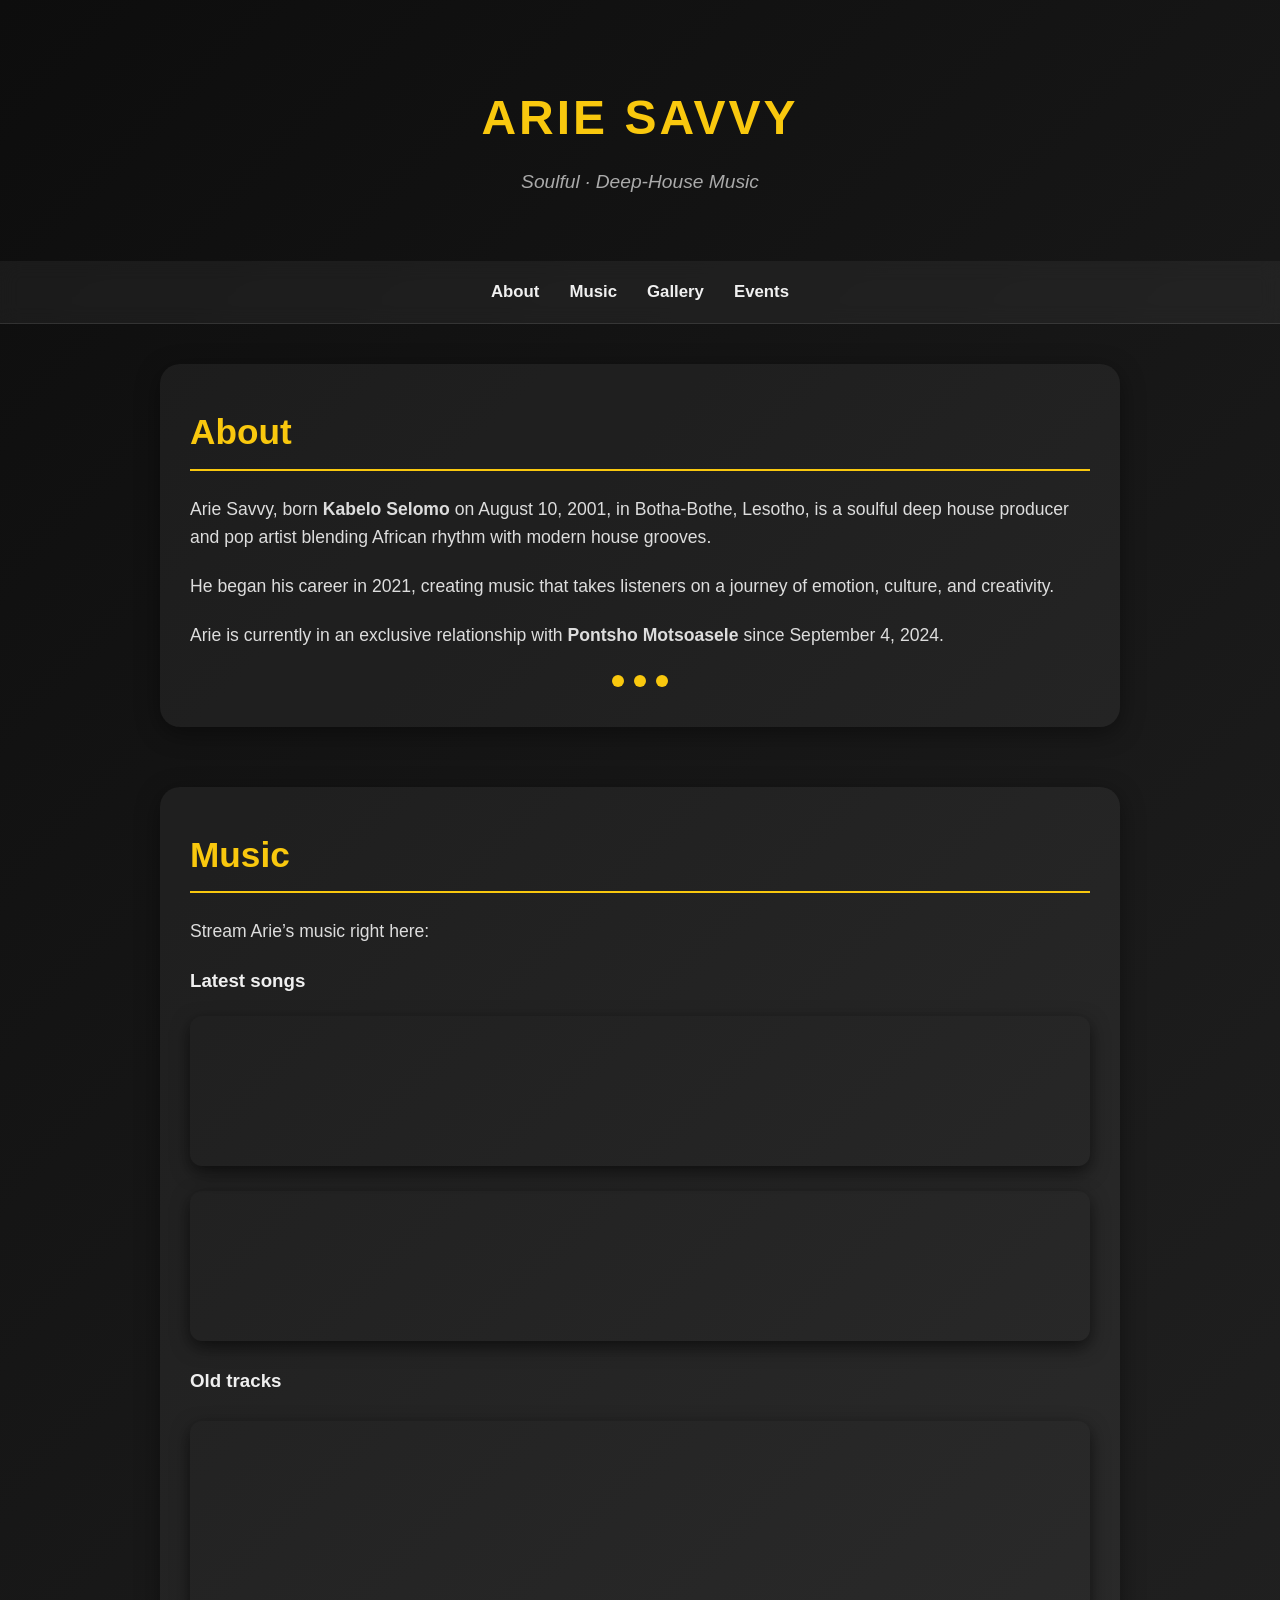
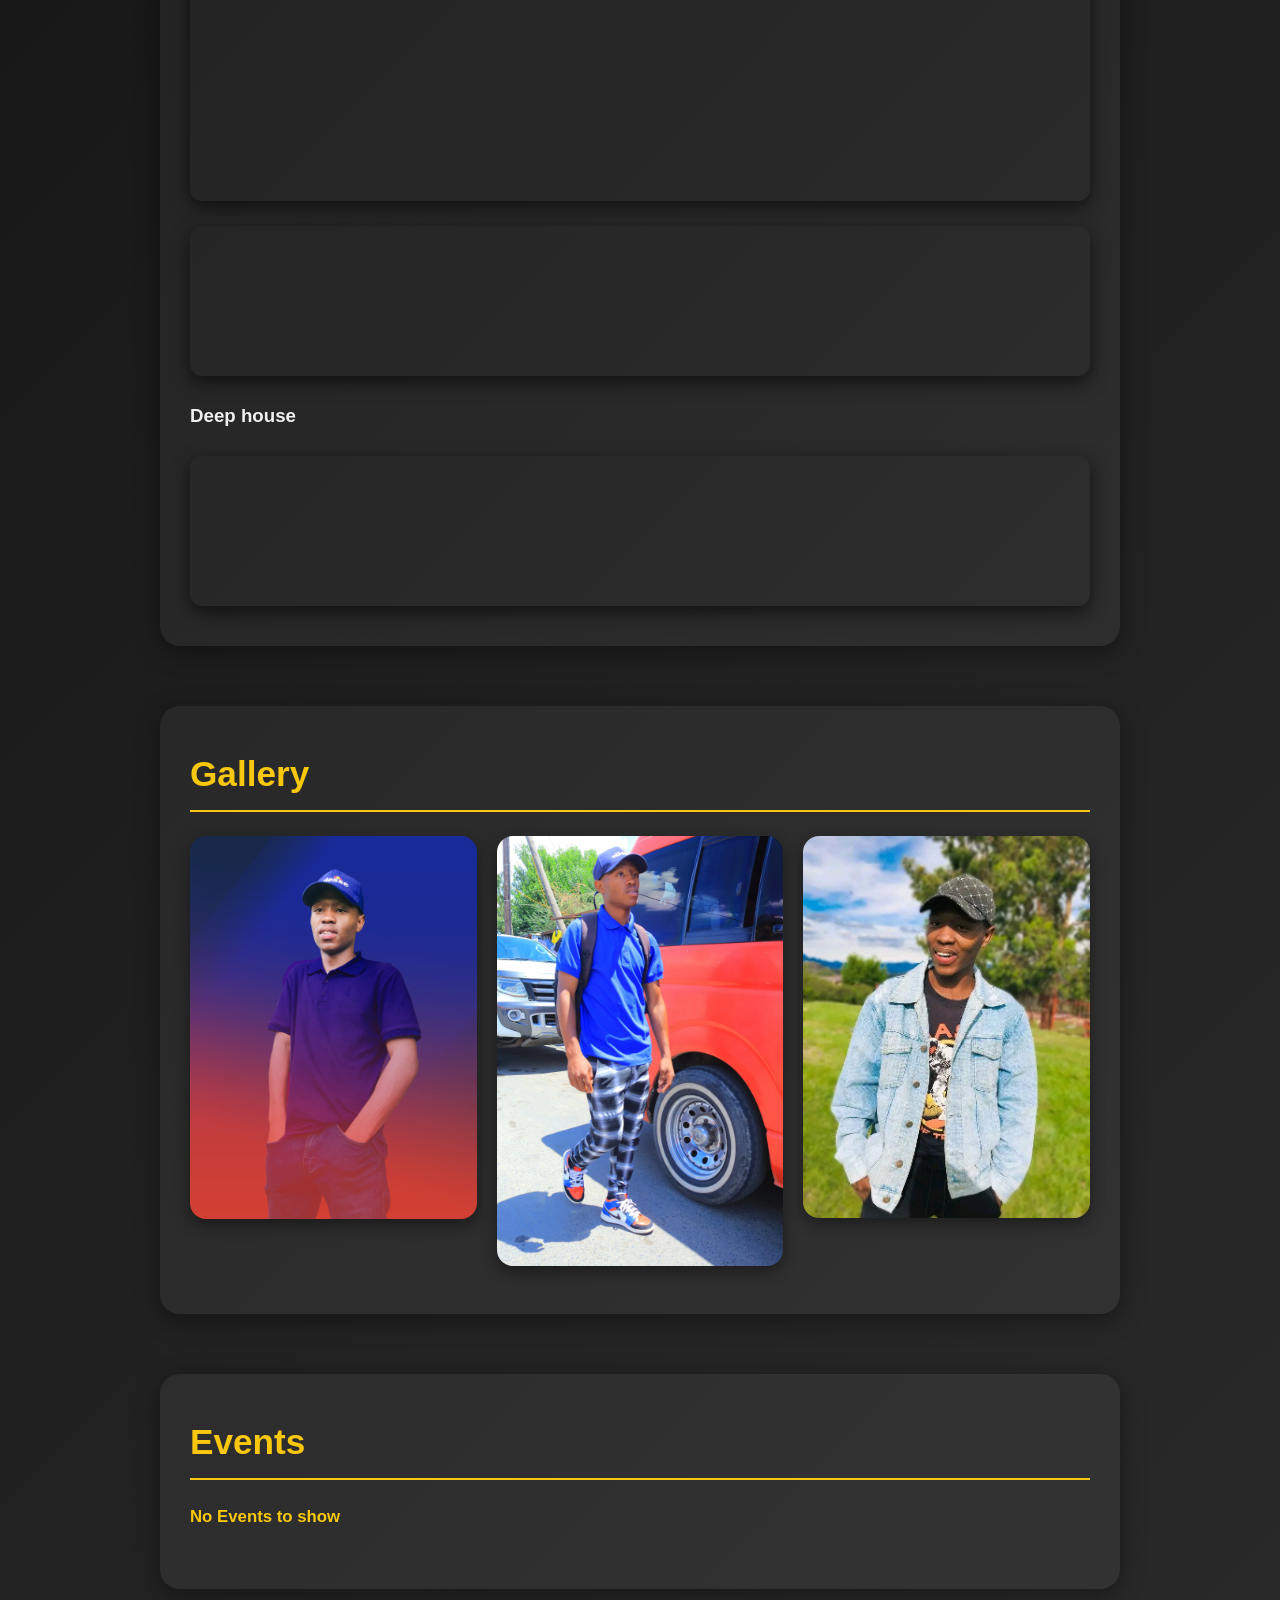
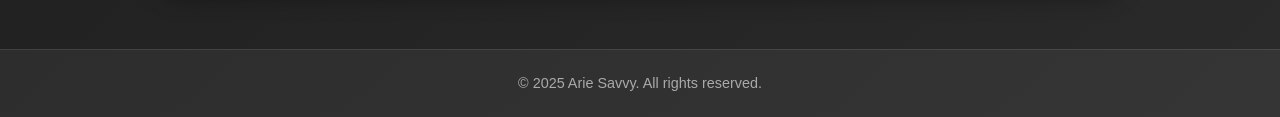
==== index.html @ f433ae9e "Add files via upload" ====
<!DOCTYPE html>
<html lang="en">
<head>
  <meta charset="UTF-8" />
  <meta name="viewport" content="width=device-width, initial-scale=1" />
  <title>Arie Savvy - Soulful House Music</title>
  <link rel="stylesheet" href="https://cdnjs.cloudflare.com/ajax/libs/font-awesome/6.5.0/css/all.min.css" />
  <style>
    /* Reset & base */
    * { box-sizing: border-box; margin: 0; padding: 0; }
    body {
      font-family: 'Poppins', sans-serif;
      background: linear-gradient(135deg, #0d0d0d, #1c1c1c, #2a2a2a);
      color: #f0f0f0;
      line-height: 1.6;
      overflow-x: hidden;
    }
    a { text-decoration: none; color: inherit; }
    a:focus, a:hover { outline: none; }

    /* Header */
    header {
      text-align: center;
      padding: 80px 20px 40px;
      animation: fadeInDown 1s ease forwards;
    }
    header h1 {
      font-size: 3rem;
      margin: 0;
      color: #f9c80e;
      font-weight: 800;
      letter-spacing: 3px;
      text-transform: uppercase;
    }
    header p {
      margin-top: 10px;
      font-size: 1.2rem;
      color: #aaa;
      font-style: italic;
    }

    /* Navigation */
    nav {
      display: flex;
      justify-content: center;
      background: rgba(255, 255, 255, 0.05);
      padding: 12px 20px;
      position: sticky;
      top: 0;
      backdrop-filter: blur(10px);
      z-index: 1000;
      border-bottom: 1px solid rgba(255,255,255,0.1);
    }
    nav a {
      margin: 0 15px;
      font-weight: 600;
      font-size: 1.05rem;
      color: #f0f0f0;
      transition: color 0.3s ease;
      position: relative;
      padding: 6px 0;
    }
    nav a::after {
      content: '';
      position: absolute;
      bottom: -4px;
      left: 0;
      width: 0%;
      height: 2px;
      background: #f9c80e;
      transition: width 0.3s ease;
    }
    nav a:hover::after, nav a:focus::after { width: 100%; }
    nav a:hover, nav a:focus { color: #f9c80e; }

    /* Section */
    section {
      max-width: 960px;
      background: rgba(255, 255, 255, 0.05);
      margin: 40px auto 60px;
      padding: 40px 30px;
      border-radius: 20px;
      box-shadow: 0 6px 25px rgba(0, 0, 0, 0.4);
      animation: fadeInUp 1.2s ease forwards;
    }
    h2 {
      font-size: 2.2rem;
      margin-bottom: 24px;
      color: #f9c80e;
      border-bottom: 2px solid #f9c80e;
      padding-bottom: 8px;
      font-weight: 700;
    }
    p { font-size: 1.1rem; margin-bottom: 1.2em; color: #ddd; }

    /* Dot animation */
    .dot-animation { display: flex; justify-content: center; margin-top: 25px; }
    .dot {
      width: 12px; height: 12px;
      border-radius: 50%;
      background-color: #f9c80e;
      margin: 0 5px;
      animation: blink 1.5s infinite alternate;
    }
    .dot:nth-child(2) { animation-delay: 0.3s; }
    .dot:nth-child(3) { animation-delay: 0.6s; }

    /* Music Section */
    .music-players {
      display: grid;
      gap: 25px;
      margin-top: 20px;
    }
    .music-players iframe {
      width: 100%;
      border: none;
      border-radius: 12px;
      box-shadow: 0 6px 18px rgba(0,0,0,0.6);
    }

    /* Gallery */
    .gallery {
      display: grid;
      grid-template-columns: repeat(auto-fit, minmax(220px, 1fr));
      gap: 20px;
    }
    .gallery img {
      width: 100%;
      border-radius: 16px;
      object-fit: cover;
      box-shadow: 0 6px 15px rgba(0,0,0,0.4);
      transition: transform 0.3s ease;
    }
    .gallery a:hover img {
      transform: scale(1.05);
      box-shadow: 0 8px 25px rgba(249, 200, 14, 0.6);
    }

    /* Events */
    .events p { font-size: 1.05rem; margin-bottom: 18px; font-weight: 600; color: #ccc; }
    .events p strong { color: #f9c80e; }

    /* Footer */
    footer {
      background: rgba(255, 255, 255, 0.05);
      text-align: center;
      padding: 22px 20px;
      font-size: 0.9rem;
      color: #aaa;
      border-top: 1px solid rgba(255,255,255,0.1);
    }

    /* Animations */
    @keyframes fadeInDown { from { transform: translateY(-20px); opacity: 0; } to { transform: translateY(0); opacity: 1; } }
    @keyframes fadeInUp { from { transform: translateY(20px); opacity: 0; } to { transform: translateY(0); opacity: 1; } }
    @keyframes blink { 0% { opacity: 0.2; transform: scale(0.9); } 100% { opacity: 1; transform: scale(1.2); } }

    /* Responsive */
    @media (max-width: 600px) {
      header h1 { font-size: 2.2rem; }
      nav a { margin: 0 10px; font-size: 0.95rem; }
      section { padding: 25px 18px; margin: 25px 15px 40px; }
      h2 { font-size: 1.6rem; }
      .music-players iframe { height: 180px; }
      .gallery { grid-template-columns: repeat(auto-fit, minmax(140px, 1fr)); gap: 15px; }
    }
  </style>
</head>
<body>
  <header>
    <h1>Arie Savvy</h1>
    <p>Soulful · Deep-House Music</p>
  </header>

  <nav>
    <a href="#about">About</a>
    <a href="#music">Music</a>
    <a href="#gallery">Gallery</a>
    <a href="#events">Events</a>
  </nav>

  <main>
    <section id="about">
      <h2>About</h2>
      <p>Arie Savvy, born <strong>Kabelo Selomo</strong> on August 10, 2001, in Botha-Bothe, Lesotho, is a soulful deep house producer and pop artist blending African rhythm with modern house grooves.</p>
      <p>He began his career in 2021, creating music that takes listeners on a journey of emotion, culture, and creativity.</p>
      <p>Arie is currently in an exclusive relationship with <strong>Pontsho Motsoasele</strong> since September 4, 2024.</p>
      <div class="dot-animation" aria-hidden="true">
        <div class="dot"></div><div class="dot"></div><div class="dot"></div>
      </div>
    </section>

    <section id="music">
      <h2>Music</h2>
      <p>Stream Arie’s music right here:</p>
      <h3>Latest songs</h3>
      <div class="music-players">
         <iframe src="https://www.youtube.com/embed/-EcJzt1wQSg?si=DJTwWi9cKJQt3OAS" allowfullscreen></iframe>

           <iframe src="https://www.youtube.com/embed/grlvkV7jiXw?si=soKPJ2ftCloMLApo" allowfullscreen></iframe>
        <h3>Old tracks</h3>
        <!-- Spotify Embed -->
        <iframe style="border-radius:12px" src="https://open.spotify.com/embed/artist/4mHcIfjakxm4IOcK2gTPVJ?utm_source=generator" height="380" allow="autoplay; clipboard-write; encrypted-media; fullscreen; picture-in-picture" loading="lazy"></iframe>

        <!-- SoundCloud Embed -->
            <iframe scrolling="no" frameborder="no" allow="autoplay" 
             src="https://w.soundcloud.com/player/?url=https%3A//soundcloud.com/user-277315240-140049075/my-girl-mp3%3Fsi%3D11f9feae8ffb41aa9ea60459e94aa696&utm_source=clipboard&utm_medium=text&utm_campaign=social_sharing&color=%23ff4081&auto_play=false&hide_related=false&show_comments=true&show_user=true&show_reposts=false&show_teaser=true">
          </iframe>
        <!-- YouTube Embed -->
           <h3>Deep house</h3>
         <iframe src="https://www.youtube.com/embed/O6sSZP5ubNE?si=kmbJLpdSl6lKLgsq" allowfullscreen></iframe>
      </div>
    </section>

    <section id="gallery">
      <h2>Gallery</h2>
      <div class="gallery">
        <a href="picture3.webp" target="_blank">
          <img src="picture5.jpg" alt="Studio Session" />
        </a>
        <a href="picture3.webp" target="_blank">
          <img src="picture3.webp" alt="Live Performance" loading="lazy" />
        </a>
        <a href="picture4.jpg" target="_blank">
          <img src="picture4.jpg" alt="Behind the Scenes" loading="lazy" />
        </a>
      </div>
    </section>

    <section id="events">
      <h2>Events</h2>
      <div class="events">
        <p><strong>No Events to show</strong></p>
      </div>
    </section>
  </main>

  <footer>
    &copy; 2025 Arie Savvy. All rights reserved.
  </footer>
</body>
</html>
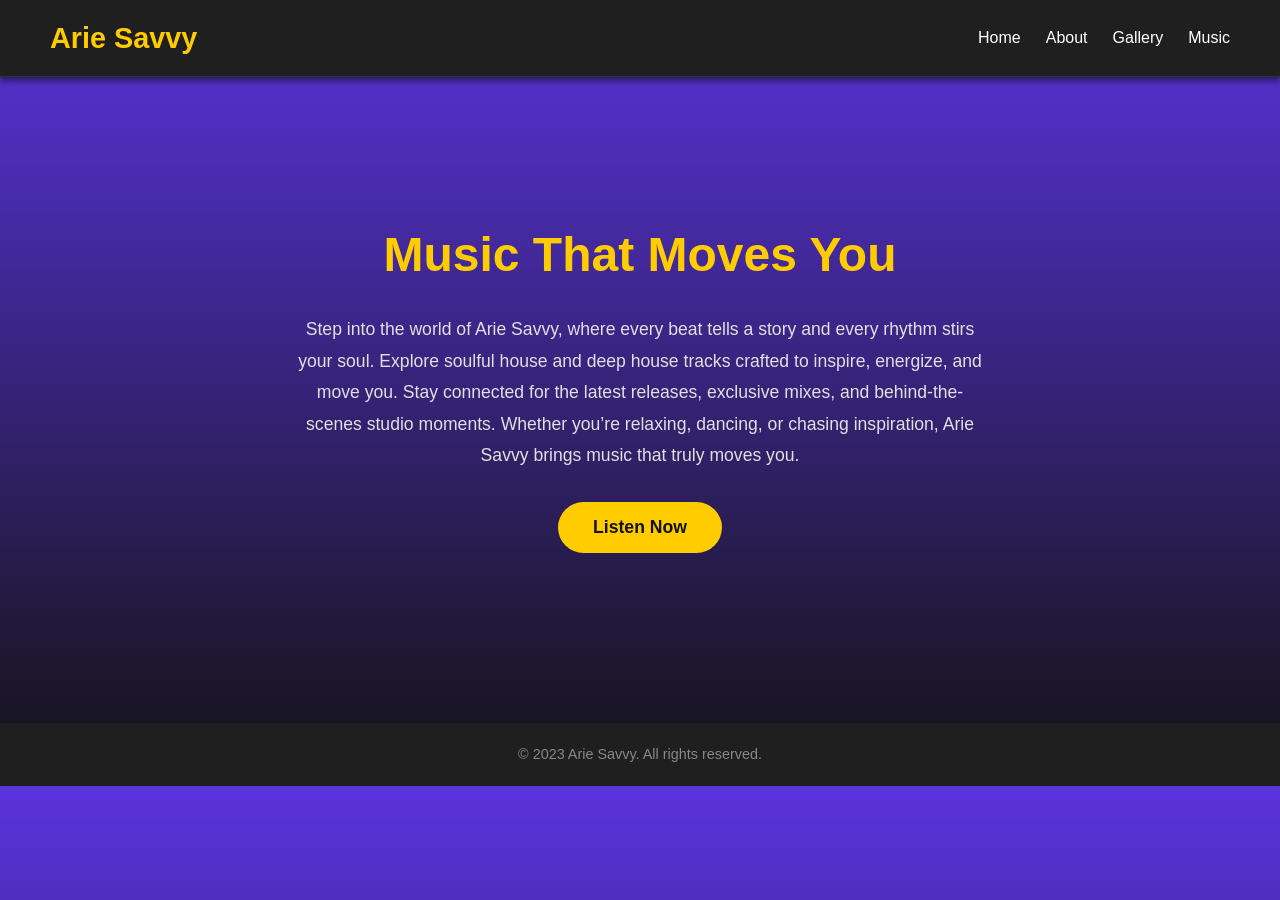
==== commit 9d45c561: "Add files via upload" ====
--- a/index.html
+++ b/index.html
@@ -1,244 +1,47 @@
-<!DOCTYPE html>
-<html lang="en">
-<head>
-  <meta charset="UTF-8" />
-  <meta name="viewport" content="width=device-width, initial-scale=1" />
-  <title>Arie Savvy - Soulful House Music</title>
-  <link rel="stylesheet" href="https://cdnjs.cloudflare.com/ajax/libs/font-awesome/6.5.0/css/all.min.css" />
-  <style>
-    /* Reset & base */
-    * { box-sizing: border-box; margin: 0; padding: 0; }
-    body {
-      font-family: 'Poppins', sans-serif;
-      background: linear-gradient(135deg, #0d0d0d, #1c1c1c, #2a2a2a);
-      color: #f0f0f0;
-      line-height: 1.6;
-      overflow-x: hidden;
-    }
-    a { text-decoration: none; color: inherit; }
-    a:focus, a:hover { outline: none; }
-
-    /* Header */
-    header {
-      text-align: center;
-      padding: 80px 20px 40px;
-      animation: fadeInDown 1s ease forwards;
-    }
-    header h1 {
-      font-size: 3rem;
-      margin: 0;
-      color: #f9c80e;
-      font-weight: 800;
-      letter-spacing: 3px;
-      text-transform: uppercase;
-    }
-    header p {
-      margin-top: 10px;
-      font-size: 1.2rem;
-      color: #aaa;
-      font-style: italic;
-    }
-
-    /* Navigation */
-    nav {
-      display: flex;
-      justify-content: center;
-      background: rgba(255, 255, 255, 0.05);
-      padding: 12px 20px;
-      position: sticky;
-      top: 0;
-      backdrop-filter: blur(10px);
-      z-index: 1000;
-      border-bottom: 1px solid rgba(255,255,255,0.1);
-    }
-    nav a {
-      margin: 0 15px;
-      font-weight: 600;
-      font-size: 1.05rem;
-      color: #f0f0f0;
-      transition: color 0.3s ease;
-      position: relative;
-      padding: 6px 0;
-    }
-    nav a::after {
-      content: '';
-      position: absolute;
-      bottom: -4px;
-      left: 0;
-      width: 0%;
-      height: 2px;
-      background: #f9c80e;
-      transition: width 0.3s ease;
-    }
-    nav a:hover::after, nav a:focus::after { width: 100%; }
-    nav a:hover, nav a:focus { color: #f9c80e; }
-
-    /* Section */
-    section {
-      max-width: 960px;
-      background: rgba(255, 255, 255, 0.05);
-      margin: 40px auto 60px;
-      padding: 40px 30px;
-      border-radius: 20px;
-      box-shadow: 0 6px 25px rgba(0, 0, 0, 0.4);
-      animation: fadeInUp 1.2s ease forwards;
-    }
-    h2 {
-      font-size: 2.2rem;
-      margin-bottom: 24px;
-      color: #f9c80e;
-      border-bottom: 2px solid #f9c80e;
-      padding-bottom: 8px;
-      font-weight: 700;
-    }
-    p { font-size: 1.1rem; margin-bottom: 1.2em; color: #ddd; }
-
-    /* Dot animation */
-    .dot-animation { display: flex; justify-content: center; margin-top: 25px; }
-    .dot {
-      width: 12px; height: 12px;
-      border-radius: 50%;
-      background-color: #f9c80e;
-      margin: 0 5px;
-      animation: blink 1.5s infinite alternate;
-    }
-    .dot:nth-child(2) { animation-delay: 0.3s; }
-    .dot:nth-child(3) { animation-delay: 0.6s; }
-
-    /* Music Section */
-    .music-players {
-      display: grid;
-      gap: 25px;
-      margin-top: 20px;
-    }
-    .music-players iframe {
-      width: 100%;
-      border: none;
-      border-radius: 12px;
-      box-shadow: 0 6px 18px rgba(0,0,0,0.6);
-    }
-
-    /* Gallery */
-    .gallery {
-      display: grid;
-      grid-template-columns: repeat(auto-fit, minmax(220px, 1fr));
-      gap: 20px;
-    }
-    .gallery img {
-      width: 100%;
-      border-radius: 16px;
-      object-fit: cover;
-      box-shadow: 0 6px 15px rgba(0,0,0,0.4);
-      transition: transform 0.3s ease;
-    }
-    .gallery a:hover img {
-      transform: scale(1.05);
-      box-shadow: 0 8px 25px rgba(249, 200, 14, 0.6);
-    }
-
-    /* Events */
-    .events p { font-size: 1.05rem; margin-bottom: 18px; font-weight: 600; color: #ccc; }
-    .events p strong { color: #f9c80e; }
-
-    /* Footer */
-    footer {
-      background: rgba(255, 255, 255, 0.05);
-      text-align: center;
-      padding: 22px 20px;
-      font-size: 0.9rem;
-      color: #aaa;
-      border-top: 1px solid rgba(255,255,255,0.1);
-    }
-
-    /* Animations */
-    @keyframes fadeInDown { from { transform: translateY(-20px); opacity: 0; } to { transform: translateY(0); opacity: 1; } }
-    @keyframes fadeInUp { from { transform: translateY(20px); opacity: 0; } to { transform: translateY(0); opacity: 1; } }
-    @keyframes blink { 0% { opacity: 0.2; transform: scale(0.9); } 100% { opacity: 1; transform: scale(1.2); } }
-
-    /* Responsive */
-    @media (max-width: 600px) {
-      header h1 { font-size: 2.2rem; }
-      nav a { margin: 0 10px; font-size: 0.95rem; }
-      section { padding: 25px 18px; margin: 25px 15px 40px; }
-      h2 { font-size: 1.6rem; }
-      .music-players iframe { height: 180px; }
-      .gallery { grid-template-columns: repeat(auto-fit, minmax(140px, 1fr)); gap: 15px; }
-    }
-  </style>
-</head>
-<body>
-  <header>
-    <h1>Arie Savvy</h1>
-    <p>Soulful · Deep-House Music</p>
-  </header>
-
-  <nav>
-    <a href="#about">About</a>
-    <a href="#music">Music</a>
-    <a href="#gallery">Gallery</a>
-    <a href="#events">Events</a>
-  </nav>
-
-  <main>
-    <section id="about">
-      <h2>About</h2>
-      <p>Arie Savvy, born <strong>Kabelo Selomo</strong> on August 10, 2001, in Botha-Bothe, Lesotho, is a soulful deep house producer and pop artist blending African rhythm with modern house grooves.</p>
-      <p>He began his career in 2021, creating music that takes listeners on a journey of emotion, culture, and creativity.</p>
-      <p>Arie is currently in an exclusive relationship with <strong>Pontsho Motsoasele</strong> since September 4, 2024.</p>
-      <div class="dot-animation" aria-hidden="true">
-        <div class="dot"></div><div class="dot"></div><div class="dot"></div>
-      </div>
-    </section>
-
-    <section id="music">
-      <h2>Music</h2>
-      <p>Stream Arie’s music right here:</p>
-      <h3>Latest songs</h3>
-      <div class="music-players">
-         <iframe src="https://www.youtube.com/embed/-EcJzt1wQSg?si=DJTwWi9cKJQt3OAS" allowfullscreen></iframe>
-
-           <iframe src="https://www.youtube.com/embed/grlvkV7jiXw?si=soKPJ2ftCloMLApo" allowfullscreen></iframe>
-        <h3>Old tracks</h3>
-        <!-- Spotify Embed -->
-        <iframe style="border-radius:12px" src="https://open.spotify.com/embed/artist/4mHcIfjakxm4IOcK2gTPVJ?utm_source=generator" height="380" allow="autoplay; clipboard-write; encrypted-media; fullscreen; picture-in-picture" loading="lazy"></iframe>
-
-        <!-- SoundCloud Embed -->
-            <iframe scrolling="no" frameborder="no" allow="autoplay" 
-             src="https://w.soundcloud.com/player/?url=https%3A//soundcloud.com/user-277315240-140049075/my-girl-mp3%3Fsi%3D11f9feae8ffb41aa9ea60459e94aa696&utm_source=clipboard&utm_medium=text&utm_campaign=social_sharing&color=%23ff4081&auto_play=false&hide_related=false&show_comments=true&show_user=true&show_reposts=false&show_teaser=true">
-          </iframe>
-        <!-- YouTube Embed -->
-           <h3>Deep house</h3>
-         <iframe src="https://www.youtube.com/embed/O6sSZP5ubNE?si=kmbJLpdSl6lKLgsq" allowfullscreen></iframe>
-      </div>
-    </section>
-
-    <section id="gallery">
-      <h2>Gallery</h2>
-      <div class="gallery">
-        <a href="picture3.webp" target="_blank">
-          <img src="picture5.jpg" alt="Studio Session" />
-        </a>
-        <a href="picture3.webp" target="_blank">
-          <img src="picture3.webp" alt="Live Performance" loading="lazy" />
-        </a>
-        <a href="picture4.jpg" target="_blank">
-          <img src="picture4.jpg" alt="Behind the Scenes" loading="lazy" />
-        </a>
-      </div>
-    </section>
-
-    <section id="events">
-      <h2>Events</h2>
-      <div class="events">
-        <p><strong>No Events to show</strong></p>
-      </div>
-    </section>
-  </main>
-
-  <footer>
-    &copy; 2025 Arie Savvy. All rights reserved.
-  </footer>
-</body>
-</html>
-
-
+<!DOCTYPE html>
+<html>
+<head>
+    <title>Home page</title>
+    <link rel="stylesheet" type="text/css" href="style.css">
+</head>
+<body>
+    <section class="header">
+        <nav>
+            <section class="logo">Arie Savvy</section>
+
+            <div class="menu-toggle" id="mobile-menu">
+                <span class="bar"></span>
+                <span class="bar"></span>
+                <span class="bar"></span>
+            </div>
+
+            <ul class="nav-list">
+                <li><a href="index.html">Home</a></li>
+                <li><a href="About.html">About</a></li>
+                <li><a href="Gallery.html">Gallery</a></li>
+                <li><a href="music.html">Music</a></li>
+            </ul>
+        </nav>
+    </section>
+
+    <section class="hero">
+        <h1>Music That Moves You</h1>
+        <p>
+            Step into the world of Arie Savvy, where every beat tells
+            a story and every rhythm stirs your soul. Explore soulful
+            house and deep house tracks crafted to inspire, energize, 
+            and move you. Stay connected for the latest releases, exclusive mixes,
+            and behind-the-scenes studio moments. Whether you’re relaxing, dancing, 
+            or chasing inspiration, Arie Savvy brings music that truly moves you.
+        </p>
+        <button class="cta-button"><a href="music.html">Listen Now</a></button>
+    </section>
+
+    <section class="footer">
+        <p>&copy; 2023 Arie Savvy. All rights reserved.</p>
+    </section>
+
+    <!-- Link external JS at the end of body -->
+    <script src="script.js"></script>
+</body>
+</html>
--- a/style.css
+++ b/style.css
@@ -0,0 +1,332 @@
+/* Reset and body styling */
+* {
+    margin: 0;
+    padding: 0;
+    box-sizing: border-box;
+    font-family: 'Arial', sans-serif;
+}
+
+body {
+    background: linear-gradient(to bottom, #5a33dc 0%, #121212 100%);
+    color: #ffffff;
+    line-height: 1.6;
+}
+
+/* Header and Navigation */
+.header {
+    background-color: #1f1f1f;
+    padding: 15px 50px;
+    position: sticky;
+    top: 0;
+    z-index: 100;
+    box-shadow: 0 4px 6px rgba(0, 0, 0, 0.5);
+    border-bottom: 1px solid #333;
+}
+
+nav {
+    display: flex;
+    justify-content: space-between;
+    align-items: center;
+    position: relative;
+}
+
+nav .logo {
+    font-size: 1.8rem;
+    font-weight: bold;
+    color: #ffcc00;
+}
+
+nav ul.nav-list {
+    list-style: none;
+    display: flex;
+    gap: 25px;
+}
+
+nav ul.nav-list li a {
+    text-decoration: none;
+    color: #ffffff;
+    font-weight: 500;
+    position: relative;
+    transition: all 0.3s ease;
+}
+
+nav ul.nav-list li a::after {
+    content: '';
+    position: absolute;
+    width: 0%;
+    height: 2px;
+    bottom: -5px;
+    left: 0;
+    background-color: #ffcc00;
+    transition: width 0.3s ease;
+}
+
+nav ul.nav-list li a:hover::after {
+    width: 100%;
+}
+
+nav ul.nav-list li a:hover {
+    color: #ffcc00;
+}
+
+/* Hamburger Menu Icon */
+.menu-toggle {
+    display: none;
+    flex-direction: column;
+    cursor: pointer;
+    gap: 5px;
+}
+
+.menu-toggle .bar {
+    height: 3px;
+    width: 25px;
+    background-color: #ffcc00;
+    border-radius: 3px;
+}
+
+/* Hero Section */
+.hero {
+    text-align: center;
+    padding: 120px 20px;
+    margin-top: 20px;
+    border-radius: 10px;
+}
+
+.hero h1 {
+    font-size: 3rem;
+    margin-bottom: 20px;
+    color: #ffcc00;
+}
+
+.hero p {
+    max-width: 700px;
+    margin: 0 auto 30px auto;
+    font-size: 1.1rem;
+    line-height: 1.8;
+    color: #e0e0e0;
+}
+
+.cta-button {
+    padding: 15px 35px;
+    background-color: #ffcc00;
+    border: none;
+    border-radius: 50px;
+    font-size: 1.1rem;
+    font-weight: bold;
+    color: #121212;
+    cursor: pointer;
+    transition: all 0.3s ease;
+    
+}
+.cta-button a{
+    text-decoration: none;
+    color: #121212;
+}
+
+.cta-button:hover {
+    background-color: #e6b800;
+    transform: scale(1.05);
+}
+
+/* Footer */
+.footer {
+    background-color: #1f1f1f;
+    text-align: center;
+    padding: 20px 0;
+    margin-top: 50px;
+    font-size: 0.9rem;
+    color: #888888;
+}
+
+/* Responsive Design */
+@media (max-width: 768px) {
+    .menu-toggle {
+        display: flex;
+    }
+
+    ul.nav-list {
+        position: absolute;
+        top: 60px;
+        right: 0;
+        width: 200px;
+        flex-direction: column;
+        background-color: #1f1f1f;
+        border-radius: 8px;
+        overflow: hidden;
+        max-height: 0;
+        transition: max-height 0.3s ease;
+    }
+
+    ul.nav-list.active {
+        max-height: 500px; /* open menu */
+    }
+
+    ul.nav-list li {
+        padding: 15px;
+        text-align: center;
+    }
+}
+
+/* About Section */
+.about-hero {
+    max-width: 800px;
+    margin: 50px auto;
+    text-align: left;
+    padding: 40px 20px;
+    background: linear-gradient(to bottom, #5a33dc 0%, #121212 100%);
+    border-radius: 12px;
+    border: 2px solid #ffcc00;
+    color: #e0e0e0;
+}
+
+.about-hero h1 {
+    font-size: 2.5rem;
+    color: #ffcc00;
+    margin-bottom: 20px;
+    text-align: center;
+}
+
+.about-hero p {
+    font-size: 1.1rem;
+    margin-bottom: 20px;
+    line-height: 1.8;
+}
+
+.about-hero strong {
+    color: #ffcc00;
+    font-weight: bold;
+}
+
+/* Gallery Section */
+.gallery-section {
+    max-width: 1200px;
+    margin: 50px auto;
+    padding: 20px;
+    text-align: center;
+}
+
+.gallery-section h1 {
+    font-size: 2.5rem;
+    color: #ffcc00;
+    margin-bottom: 30px;
+}
+
+.gallery-grid {
+    display: grid;
+    grid-template-columns: repeat(auto-fit, minmax(180px, 1fr));
+    gap: 5px; /* closer images */
+    justify-content: center;
+    align-items: start;
+}
+
+.gallery-img {
+    width: 100%;
+    height: auto;      /* maintain aspect ratio */
+    border-radius: 8px;
+    border: 2px solid #ffcc00;
+    display: block;
+    object-fit: cover;  /* fill grid cell nicely */
+    transition: transform 0.3s, box-shadow 0.3s;
+}
+
+.gallery-img:hover {
+    transform: scale(1.05);
+    box-shadow: 0 10px 20px rgba(255, 204, 0, 0.5);
+}
+
+/* Dashboard Section */
+.dashboard-section {
+    max-width: 900px;
+    margin: 50px auto;
+    padding: 20px;
+    text-align: center;
+}
+
+.dashboard-section h1,
+.dashboard-section h2 {
+    color: #ffcc00;
+    margin-bottom: 20px;
+}
+
+#addImageForm {
+    display: flex;
+    flex-direction: column;
+    gap: 15px;
+    margin-bottom: 30px;
+}
+
+#addImageForm input {
+    padding: 10px;
+    font-size: 1rem;
+    border-radius: 8px;
+    border: none;
+}
+
+#addImageForm .cta-button {
+    padding: 12px 25px;
+    background-color: #ffcc00;
+    color: #121212;
+    border: none;
+    border-radius: 50px;
+    cursor: pointer;
+    font-weight: bold;
+    transition: all 0.3s ease;
+}
+
+#addImageForm .cta-button:hover {
+    background-color: #e6b800;
+    transform: scale(1.05);
+}
+.lightbox {
+            position: fixed;
+            top: 0;
+            left: 0;
+            width: 100%;
+            height: 100%;
+            background-color: rgba(0,0,0,0.9);
+            display: none;
+            justify-content: center;
+            align-items: center;
+            z-index: 1000;
+        }
+        .lightbox img {
+            max-width: 90%;
+            max-height: 90%;
+            border-radius: 10px;
+            box-shadow: 0 0 20px rgba(255, 204, 0, 0.5);
+        }
+        .lightbox:target {
+            display: flex;
+        }
+/* Music Section */
+.music-section {
+    max-width: 1000px;
+    margin: 50px auto;
+    padding: 20px;
+    text-align: center;
+}
+
+.music-section h1 {
+    font-size: 2.5rem;
+    color: #ffcc00;
+    margin-bottom: 30px;
+}
+
+.music-grid {
+    display: flex;
+    flex-wrap: wrap;
+    justify-content: center;
+    gap: 15px; /* smaller gap between videos */
+}
+
+.music-embed {
+    border-radius: 10px;
+    transition: transform 0.3s ease;
+}
+
+.music-embed:hover {
+    transform: scale(1.05);
+    box-shadow: 0 10px 20px rgba(255, 204, 0, 0.5);
+}
+
+
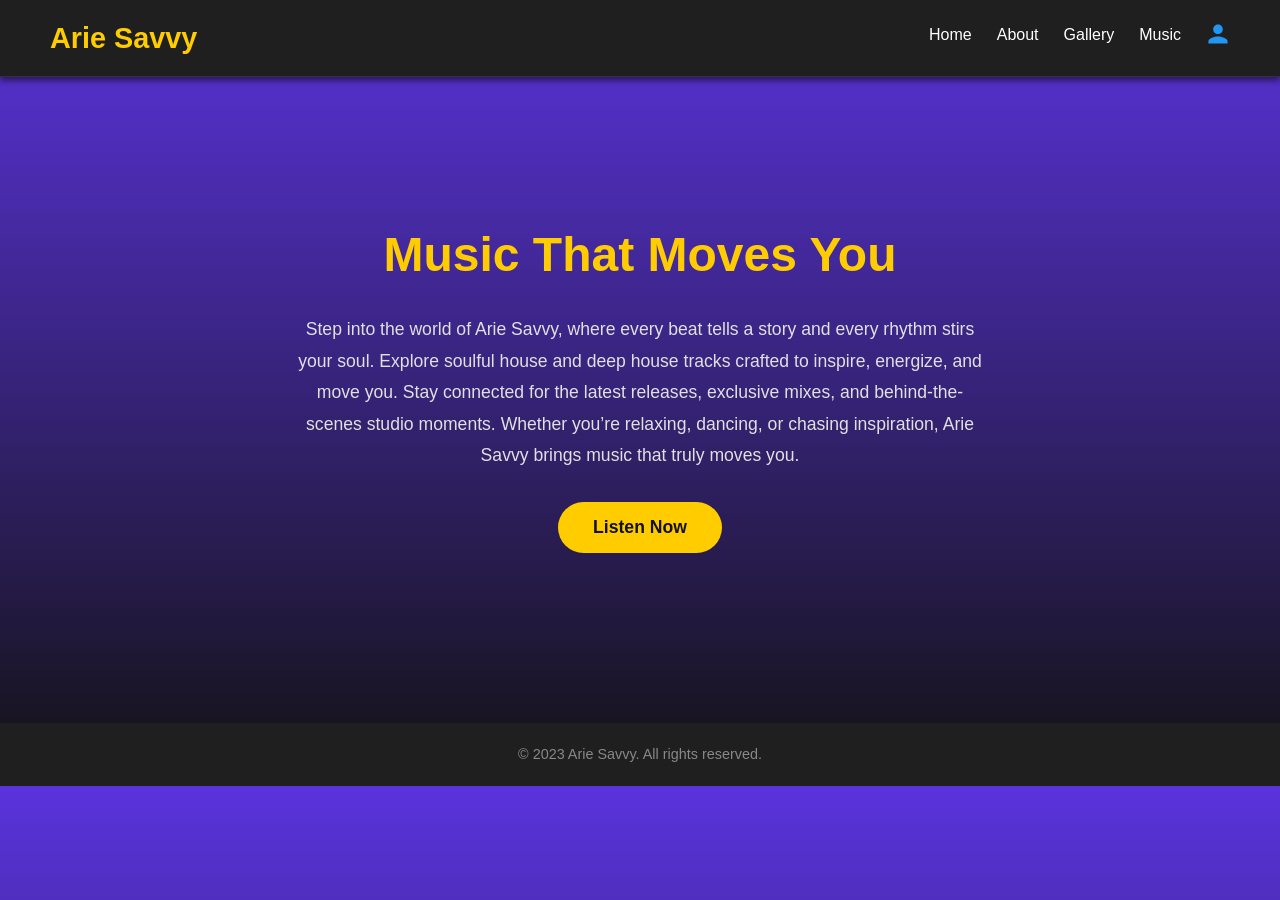
==== commit 729baf6f: "Add files via upload" ====
--- a/index.html
+++ b/index.html
@@ -1,6 +1,8 @@
 <!DOCTYPE html>
-<html>
+<html lang="en">
 <head>
+    <meta charset="UTF-8">
+    <meta name="viewport" content="width=device-width, initial-scale=1.0">
     <title>Home page</title>
     <link rel="stylesheet" type="text/css" href="style.css">
 </head>
@@ -9,7 +11,9 @@
         <nav>
             <section class="logo">Arie Savvy</section>
 
+            <!-- Hamburger menu -->
             <div class="menu-toggle" id="mobile-menu">
+                <span class="bar"></span>
                 <span class="bar"></span>
                 <span class="bar"></span>
                 <span class="bar"></span>
@@ -18,8 +22,17 @@
             <ul class="nav-list">
                 <li><a href="index.html">Home</a></li>
                 <li><a href="About.html">About</a></li>
-                <li><a href="Gallery.html">Gallery</a></li>
+                <li><a href="gallery.html">Gallery</a></li>
                 <li><a href="music.html">Music</a></li>
+                <li>
+    <a href="admin.html" title="Admin">
+        <!-- Blue profile icon SVG -->
+        <svg xmlns="http://www.w3.org/2000/svg" width="24" height="24" fill="#2196F3" viewBox="0 0 24 24">
+            <path d="M12 12c2.7 0 4.8-2.1 4.8-4.8S14.7 2.4 12 2.4 7.2 4.5 7.2 7.2 9.3 12 12 12zm0 2.4c-3.2 0-9.6 1.6-9.6 4.8v2.4h19.2v-2.4c0-3.2-6.4-4.8-9.6-4.8z"/>
+        </svg>
+    </a>
+</li>
+
             </ul>
         </nav>
     </section>
@@ -41,7 +54,16 @@
         <p>&copy; 2023 Arie Savvy. All rights reserved.</p>
     </section>
 
-    <!-- Link external JS at the end of body -->
-    <script src="script.js"></script>
+    <!-- Mobile Menu Script -->
+    <script>
+        const mobileMenu = document.getElementById("mobile-menu");
+        const navList = document.querySelector(".nav-list");
+
+        mobileMenu.addEventListener("click", () => {
+            navList.classList.toggle("active");
+            mobileMenu.classList.toggle("active");
+        });
+    </script>
 </body>
 </html>
+
--- a/style.css
+++ b/style.css
@@ -214,7 +214,7 @@
 .gallery-grid {
     display: grid;
     grid-template-columns: repeat(auto-fit, minmax(180px, 1fr));
-    gap: 5px; /* closer images */
+    gap: 30px; /* closer images */
     justify-content: center;
     align-items: start;
 }
@@ -312,21 +312,39 @@
     margin-bottom: 30px;
 }
 
+
+.music-embed {
+    border-radius: 10px;
+    transition: transform 0.3s ease;
+}
+
+.music-embed:hover {
+    transform: scale(1.05);
+    box-shadow: 0 10px 20px rgba(255, 204, 0, 0.5);
+}
+
+/* Responsive YouTube embeds */
 .music-grid {
     display: flex;
     flex-wrap: wrap;
     justify-content: center;
-    gap: 15px; /* smaller gap between videos */
-}
-
-.music-embed {
+    gap: 15px;
+}
+
+.music-grid .iframe-container {
+    position: relative;
+    width: 100%;
+    max-width: 360px; /* max width for large screens */
+    padding-bottom: 56.25%; /* 16:9 aspect ratio */
+}
+
+.music-grid .iframe-container iframe {
+    position: absolute;
+    top: 0;
+    left: 0;
+    width: 100%;
+    height: 100%;
     border-radius: 10px;
-    transition: transform 0.3s ease;
-}
-
-.music-embed:hover {
-    transform: scale(1.05);
-    box-shadow: 0 10px 20px rgba(255, 204, 0, 0.5);
-}
-
-
+}
+
+
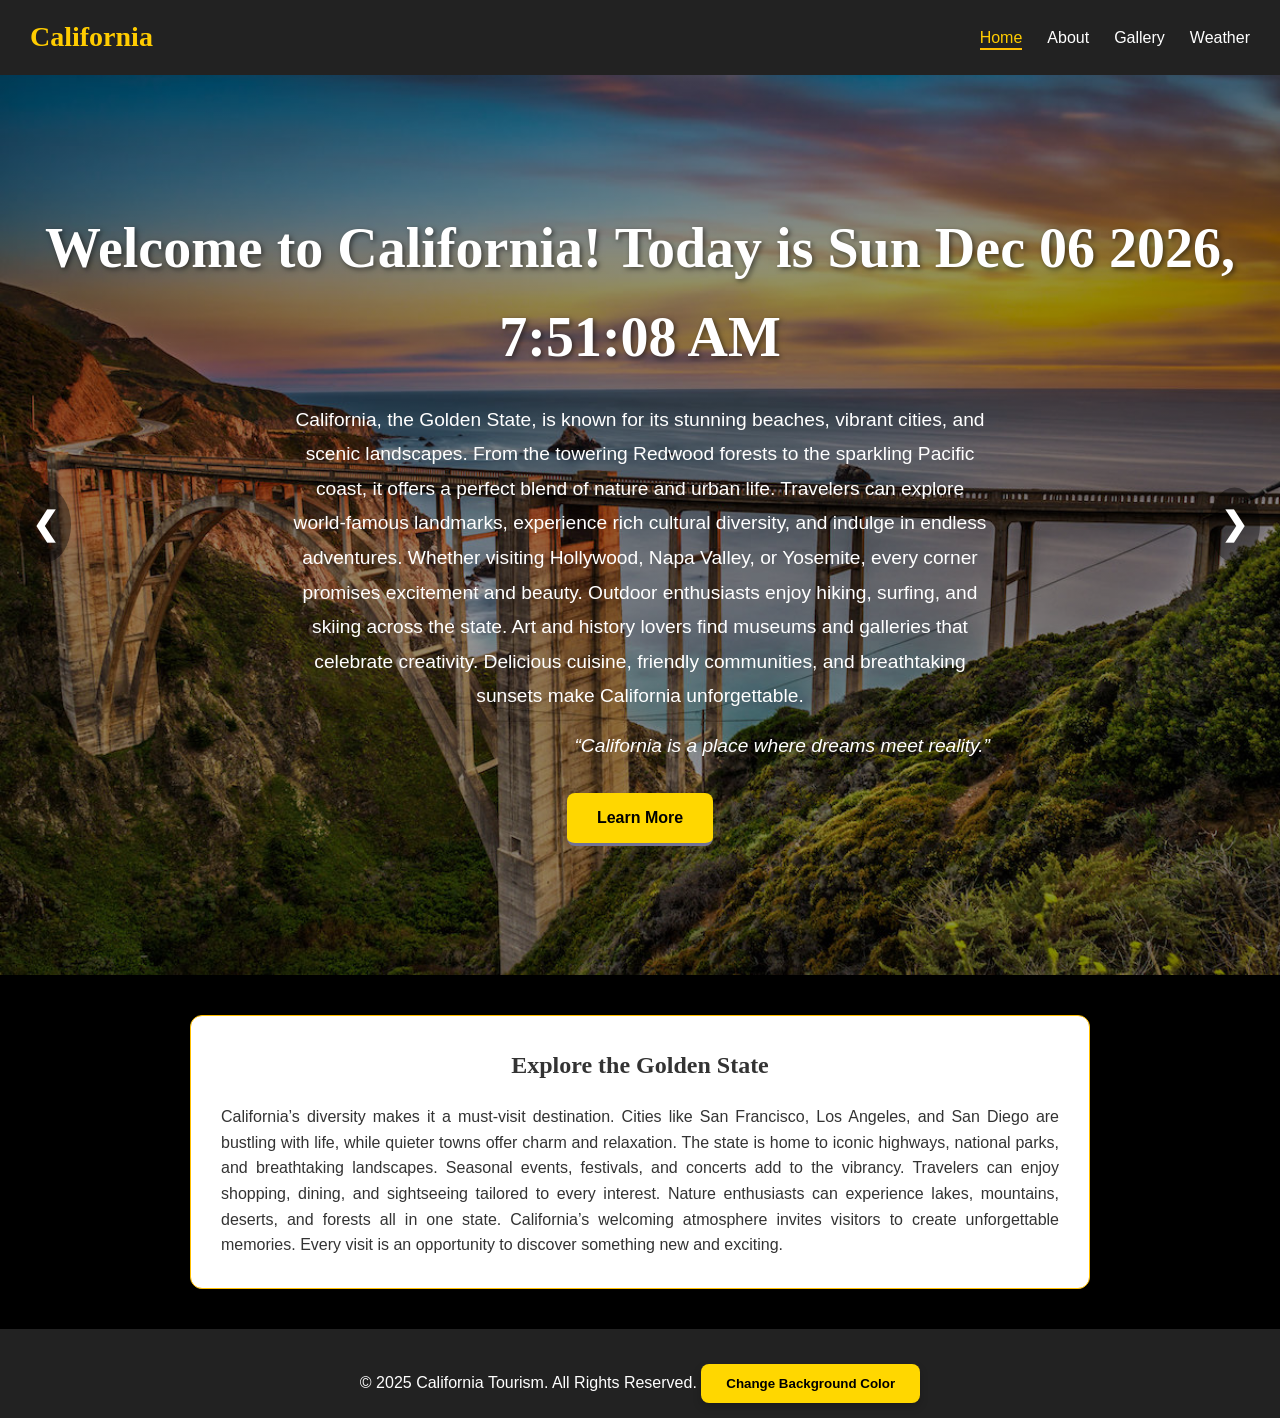
==== commit 1b2b3d93: "Add files via upload" ====
--- a/index.html
+++ b/index.html
@@ -1,69 +1,74 @@
 <!DOCTYPE html>
 <html lang="en">
 <head>
-    <meta charset="UTF-8">
-    <meta name="viewport" content="width=device-width, initial-scale=1.0">
-    <title>Home page</title>
-    <link rel="stylesheet" type="text/css" href="style.css">
+  <meta charset="UTF-8">
+  <meta name="viewport" content="width=device-width, initial-scale=1.0">
+  <title>Welcome to California!</title>
+  <link rel="stylesheet" href="style.css">
 </head>
 <body>
-    <section class="header">
-        <nav>
-            <section class="logo">Arie Savvy</section>
+  <!-- Navigation Bar -->
+       <nav>
+        <div class="logo">California</div>
+        <div class="menu-icon" id="menu-icon">&#9776;</div>
+          <ul id="nav-links">
+             <li><a href="index.html" class="active">Home</a></li>
+            <li><a href="about.html">About</a></li>
+             <li><a href="gallery.html">Gallery</a></li>
+            <li><a href="weather.html">Weather</a></li>
+          </ul>
+      </nav>
 
-            <!-- Hamburger menu -->
-            <div class="menu-toggle" id="mobile-menu">
-                <span class="bar"></span>
-                <span class="bar"></span>
-                <span class="bar"></span>
-                <span class="bar"></span>
-            </div>
+  </nav>
 
-            <ul class="nav-list">
-                <li><a href="index.html">Home</a></li>
-                <li><a href="About.html">About</a></li>
-                <li><a href="gallery.html">Gallery</a></li>
-                <li><a href="music.html">Music</a></li>
-                <li>
-    <a href="admin.html" title="Admin">
-        <!-- Blue profile icon SVG -->
-        <svg xmlns="http://www.w3.org/2000/svg" width="24" height="24" fill="#2196F3" viewBox="0 0 24 24">
-            <path d="M12 12c2.7 0 4.8-2.1 4.8-4.8S14.7 2.4 12 2.4 7.2 4.5 7.2 7.2 9.3 12 12 12zm0 2.4c-3.2 0-9.6 1.6-9.6 4.8v2.4h19.2v-2.4c0-3.2-6.4-4.8-9.6-4.8z"/>
-        </svg>
-    </a>
-</li>
+  <!-- Hero Section -->
+<section class="hero">
+  <div class="hero-content">
+    <h1 id="welcome-message">Welcome to California!</h1>
+    <p>California, the Golden State, is known for its stunning beaches,
+       vibrant cities, and scenic landscapes. From the towering Redwood 
+       forests to the sparkling Pacific coast, it offers a perfect blend of
+       nature and urban life. Travelers can explore world-famous landmarks,
+       experience rich cultural diversity, and indulge in endless adventures.
+       Whether visiting Hollywood, Napa Valley, or Yosemite, every corner promises 
+       excitement and beauty. Outdoor enthusiasts enjoy hiking, surfing, and skiing 
+       across the state. Art and history lovers find museums and galleries that celebrate
+       creativity. Delicious cuisine, friendly communities, and breathtaking sunsets make 
+       California unforgettable. 
+       <span class="pull-quote">“California is a place where dreams meet reality.”</span>
+    </p>
+    <a href="about.html" class="btn">Learn More</a>
+  </div>
 
-            </ul>
-        </nav>
-    </section>
+  <!-- Hero slideshow arrows -->
+  <a class="hero-prev">&#10094;</a>
+  <a class="hero-next">&#10095;</a>
+</section>
 
-    <section class="hero">
-        <h1>Music That Moves You</h1>
-        <p>
-            Step into the world of Arie Savvy, where every beat tells
-            a story and every rhythm stirs your soul. Explore soulful
-            house and deep house tracks crafted to inspire, energize, 
-            and move you. Stay connected for the latest releases, exclusive mixes,
-            and behind-the-scenes studio moments. Whether you’re relaxing, dancing, 
-            or chasing inspiration, Arie Savvy brings music that truly moves you.
-        </p>
-        <button class="cta-button"><a href="music.html">Listen Now</a></button>
-    </section>
+  <!-- Main Content -->
+  <div class="main-container">
+    <h2 class="main-heading">Explore the Golden State</h2>
+    <p>California’s diversity makes it a must-visit destination.
+      Cities like San Francisco, Los Angeles, and San Diego are 
+      bustling with life, while quieter towns offer charm and relaxation. 
+      The state is home to iconic highways, national parks, and breathtaking
+      landscapes. Seasonal events, festivals, and concerts add to the vibrancy.
+      Travelers can enjoy shopping, dining, and sightseeing tailored to every interest. 
+      Nature enthusiasts can experience lakes, mountains, deserts, and forests all in one state.
+      California’s welcoming atmosphere invites visitors to create unforgettable memories. 
+      Every visit is an opportunity to discover something new and exciting.
+    </p>
 
-    <section class="footer">
-        <p>&copy; 2023 Arie Savvy. All rights reserved.</p>
-    </section>
+  </div>
 
-    <!-- Mobile Menu Script -->
-    <script>
-        const mobileMenu = document.getElementById("mobile-menu");
-        const navList = document.querySelector(".nav-list");
+  <!-- Footer -->
+  <footer class="footer">
+    &copy; 2025 California Tourism. All Rights Reserved.
+    <button id="colorBtn" class="btn">Change Background Color</button>
+  </footer>
 
-        mobileMenu.addEventListener("click", () => {
-            navList.classList.toggle("active");
-            mobileMenu.classList.toggle("active");
-        });
-    </script>
+  <!-- External Script -->
+  <script src="script.js"></script>
 </body>
 </html>
 
--- a/style.css
+++ b/style.css
@@ -1,350 +1,569 @@
-/* Reset and body styling */
+/*Global Styling*/
 * {
     margin: 0;
     padding: 0;
     box-sizing: border-box;
-    font-family: 'Arial', sans-serif;
-}
-
+}
+
+/*body styling*/
 body {
-    background: linear-gradient(to bottom, #5a33dc 0%, #121212 100%);
-    color: #ffffff;
+    font-family: 'Roboto', sans-serif;
     line-height: 1.6;
-}
-
-/* Header and Navigation */
-.header {
-    background-color: #1f1f1f;
-    padding: 15px 50px;
+    background-color: #000;
+    color: #333;
+}
+
+/*Navigation Ba stylingr*/
+nav {
+    background: #222;
+    color: #fff;
+    padding: 15px 30px;
+    display: flex;
+    justify-content: space-between;
+    align-items: center;
     position: sticky;
     top: 0;
     z-index: 100;
-    box-shadow: 0 4px 6px rgba(0, 0, 0, 0.5);
-    border-bottom: 1px solid #333;
-}
-
-nav {
-    display: flex;
-    justify-content: space-between;
-    align-items: center;
-    position: relative;
-}
+}
+
+/*logo styling*/
 
 nav .logo {
-    font-size: 1.8rem;
-    font-weight: bold;
+    font-family: serif;
+    font-size: 28px;
     color: #ffcc00;
-}
-
-nav ul.nav-list {
+    font-weight: bold;
+}
+
+/*nav ul styling*/
+nav ul {
     list-style: none;
     display: flex;
     gap: 25px;
 }
 
-nav ul.nav-list li a {
+/*nav ul li a styling*/
+nav ul li a {
+    position: relative;
     text-decoration: none;
-    color: #ffffff;
+    color: #fff;
     font-weight: 500;
-    position: relative;
-    transition: all 0.3s ease;
-}
-
-nav ul.nav-list li a::after {
+    transition: 0.3s;
+}
+
+/*after click effect*/
+nav ul li a::after {
     content: '';
     position: absolute;
-    width: 0%;
+    left: 0;
+    bottom: -4px; 
+    width: 0;
     height: 2px;
-    bottom: -5px;
-    left: 0;
-    background-color: #ffcc00;
+    background:#ffbf00;
     transition: width 0.3s ease;
-}
-
-nav ul.nav-list li a:hover::after {
+
+}
+
+nav ul li a:hover::after,
+nav ul li a.active::after {
     width: 100%;
-}
-
-nav ul.nav-list li a:hover {
     color: #ffcc00;
 }
 
-/* Hamburger Menu Icon */
-.menu-toggle {
+/*Hero Section styling*/
+.hero {
+    width: 100%;
+    height: 100vh;
+    background: linear-gradient(rgba(0,0,0,0.4), rgba(0,0,0,0.4)),
+                url('hero.jpg') center/cover no-repeat;
+    display: flex;
+    justify-content: center;
+    align-items: center;
+    text-align: center;
+    color: #fff;
+    position: relative;
+}
+
+.hero-content h1 {
+    font-family: 'Playfair Display', serif;
+    font-size: 3.5rem;
+    margin-bottom: 20px;
+    text-shadow: 2px 2px 5px rgba(0,0,0,0.5);
+}
+
+.hero-content p {
+    font-size: 1.2rem;
+    max-width: 700px;
+    margin: 0 auto 30px;
+    line-height: 1.8;
+}
+
+/* Pull Quote */
+.pull-quote {
+    display: block;
+    font-style: italic;
+    text-align: right;
+    margin-top: 15px;
+}
+
+/* Hero Button */
+.hero-content .btn {
+    display: inline-block;
+    padding: 12px 30px;
+    background-color: #ffd700;
+    color: #000;
+    font-weight: bold;
+    border-radius: 8px;
+    transition: transform 0.3s, background 0.3s;
+    text-decoration: none;
+    border-bottom: 3px solid rgb(114, 114, 148);
+}
+
+.hero-content .btn:hover {
+    background-color: #ffbf00;
+    transform: scale(1.05);
+}
+
+/*Main Content*/
+.main-container {
+    background-color: #fff;
+    color: #333;
+    border-radius: 12px;
+    border: 1px solid #ffbf00;
+    max-width: 900px;
+    margin: 40px auto;
+    padding: 30px;
+    text-align: justify;
+    box-shadow: 0 4px 10px rgba(0,0,0,0.1);
+}
+
+.main-container h2 {
+    text-align: center;
+    margin-bottom: 20px;
+    font-family: 'Playfair Display', serif;
+}
+
+/*Footer-*/
+footer.footer {
+    background-color: #222;
+    color: #fff;
+    text-align: center;
+    padding: 15px 0;
+}
+
+/*Responsive Design-*/
+@media screen and (max-width: 768px) {
+    .hero-content h1 {
+        font-size: 2.5rem;
+    }
+    .hero-content p {
+        font-size: 1rem;
+        padding: 0 20px;
+    }
+    nav ul {
+        gap: 15px;
+    }
+}
+
+@media screen and (max-width: 480px) {
+    .hero-content h1 {
+        font-size: 2rem;
+    }
+    .hero-content p {
+        font-size: 0.9rem;
+    }
+    .hero-content .btn {
+        padding: 10px 20px;
+        font-size: 0.9rem;
+    }
+}
+
+.fun-fact {
     display: none;
-    flex-direction: column;
-    cursor: pointer;
-    gap: 5px;
-}
-
-.menu-toggle .bar {
-    height: 3px;
-    width: 25px;
-    background-color: #ffcc00;
-    border-radius: 3px;
-}
-
-/* Hero Section */
-.hero {
+    margin-top: 10px;
+    background-color: #a9e8fd;
+    padding: 10px;
+    border: 1px solid  #ffbf00;
+    border-radius: 12px;
+}
+.fun-button {
+    margin: 15px 0;
+    padding: 10px 20px;
+    background-color: #ffd700;
+    border: none;
+    border-radius: 6px;
+    cursor: pointer;
+    font-weight: bold;
+    transition: transform 0.3s, background 0.3s;
+    align-items: center;
+}
+.fun-button:hover {
+    background-color: #ffbf00;
+    transform: scale(1.05);
+}
+
+/* Floating image styling*/
+.float-img {
+    float: right;
+    width: 300px;
+    margin: 0 0 20px 20px;
+    border-radius: 10px;
+    box-shadow: 0 4px 10px rgba(0,0,0,0.2);
+    transition: transform 0.3s;
+}
+.float-img:hover {
+    transform: scale(1.05);
+}
+
+/* Section styling */
+.section-container {
+    max-width: 900px;
+    margin: 40px auto;
+    padding: 30px;
+    background-color: #f0f7f9;
+    border-radius: 12px;
+    border: 1px solid #ffd700;
+}
+.section-container h2 {
     text-align: center;
-    padding: 120px 20px;
-    margin-top: 20px;
-    border-radius: 10px;
-}
-
-.hero h1 {
-    font-size: 3rem;
+    font-family: 'Playfair Display', serif;
     margin-bottom: 20px;
-    color: #ffcc00;
-}
-
-.hero p {
-    max-width: 700px;
-    margin: 0 auto 30px auto;
-    font-size: 1.1rem;
+}
+.section-container p {
+    text-align: justify;
     line-height: 1.8;
-    color: #e0e0e0;
-}
-
-.cta-button {
-    padding: 15px 35px;
-    background-color: #ffcc00;
-    border: none;
-    border-radius: 50px;
-    font-size: 1.1rem;
-    font-weight: bold;
-    color: #121212;
-    cursor: pointer;
-    transition: all 0.3s ease;
-    
-}
-.cta-button a{
-    text-decoration: none;
-    color: #121212;
-}
-
-.cta-button:hover {
-    background-color: #e6b800;
+    margin-bottom: 15px;
+}
+
+
+/* Blockquote styling */
+blockquote {
+    font-style: italic;
+    background-color: #ffffff;
+    padding: 15px 20px;
+    border: 2px solid #ffbf00;
+    margin: 20px 0;
+}
+
+/* Responsive adjustments */
+@media screen and (max-width: 768px) {
+    .float-img {
+        float: none;
+        display: block;
+        margin: 20px auto;
+        width: 90%;
+    }
+}
+
+/* Gallery container */
+.gallery-container {
+    max-width: 1100px;
+    margin: 50px auto;
+    display: grid;
+    grid-template-columns: repeat(auto-fit, minmax(250px, 1fr));
+    gap: 20px;
+    padding: 0 20px;
+}
+
+/* Individual gallery item */
+.gallery-item {
+    position: relative;
+    overflow: hidden;
+    border-radius: 12px;
+    border: 2px solid #ffd700;
+    background-color: #fff;
+    transition: transform 0.3s, box-shadow 0.3s;
+}
+
+.gallery-item img {
+    width: 100%;
+    display: block;
+    transition: transform 0.3s;
+}
+
+.gallery-item:hover img {
     transform: scale(1.05);
 }
 
-/* Footer */
-.footer {
-    background-color: #1f1f1f;
+.gallery-item:hover {
+    box-shadow: 0 8px 20px rgba(0,0,0,0.3);
+    border-color: #ffbf00;
+}
+
+/* Caption overlay */
+.caption {
+    position: absolute;
+    bottom: 0;
+    background: rgba(0,0,0,0.6);
+    color: #fff;
+    width: 100%;
+    padding: 10px;
     text-align: center;
-    padding: 20px 0;
-    margin-top: 50px;
-    font-size: 0.9rem;
-    color: #888888;
-}
-
-/* Responsive Design */
-@media (max-width: 768px) {
-    .menu-toggle {
-        display: flex;
-    }
-
-    ul.nav-list {
-        position: absolute;
-        top: 60px;
-        right: 0;
-        width: 200px;
-        flex-direction: column;
-        background-color: #1f1f1f;
-        border-radius: 8px;
-        overflow: hidden;
-        max-height: 0;
-        transition: max-height 0.3s ease;
-    }
-
-    ul.nav-list.active {
-        max-height: 500px; /* open menu */
-    }
-
-    ul.nav-list li {
-        padding: 15px;
-        text-align: center;
-    }
-}
-
-/* About Section */
-.about-hero {
-    max-width: 800px;
-    margin: 50px auto;
-    text-align: left;
-    padding: 40px 20px;
-    background: linear-gradient(to bottom, #5a33dc 0%, #121212 100%);
-    border-radius: 12px;
-    border: 2px solid #ffcc00;
-    color: #e0e0e0;
-}
-
-.about-hero h1 {
-    font-size: 2.5rem;
-    color: #ffcc00;
-    margin-bottom: 20px;
-    text-align: center;
-}
-
-.about-hero p {
-    font-size: 1.1rem;
-    margin-bottom: 20px;
-    line-height: 1.8;
-}
-
-.about-hero strong {
-    color: #ffcc00;
-    font-weight: bold;
-}
-
-/* Gallery Section */
-.gallery-section {
-    max-width: 1200px;
-    margin: 50px auto;
-    padding: 20px;
-    text-align: center;
-}
-
-.gallery-section h1 {
-    font-size: 2.5rem;
-    color: #ffcc00;
-    margin-bottom: 30px;
-}
-
-.gallery-grid {
-    display: grid;
-    grid-template-columns: repeat(auto-fit, minmax(180px, 1fr));
-    gap: 30px; /* closer images */
-    justify-content: center;
-    align-items: start;
-}
-
-.gallery-img {
-    width: 100%;
-    height: auto;      /* maintain aspect ratio */
-    border-radius: 8px;
-    border: 2px solid #ffcc00;
-    display: block;
-    object-fit: cover;  /* fill grid cell nicely */
-    transition: transform 0.3s, box-shadow 0.3s;
-}
-
-.gallery-img:hover {
-    transform: scale(1.05);
-    box-shadow: 0 10px 20px rgba(255, 204, 0, 0.5);
-}
-
-/* Dashboard Section */
-.dashboard-section {
-    max-width: 900px;
-    margin: 50px auto;
-    padding: 20px;
-    text-align: center;
-}
-
-.dashboard-section h1,
-.dashboard-section h2 {
-    color: #ffcc00;
-    margin-bottom: 20px;
-}
-
-#addImageForm {
-    display: flex;
-    flex-direction: column;
-    gap: 15px;
-    margin-bottom: 30px;
-}
-
-#addImageForm input {
-    padding: 10px;
+    font-family: 'Playfair Display', serif;
     font-size: 1rem;
-    border-radius: 8px;
-    border: none;
-}
-
-#addImageForm .cta-button {
-    padding: 12px 25px;
-    background-color: #ffcc00;
-    color: #121212;
-    border: none;
-    border-radius: 50px;
-    cursor: pointer;
-    font-weight: bold;
-    transition: all 0.3s ease;
-}
-
-#addImageForm .cta-button:hover {
-    background-color: #e6b800;
-    transform: scale(1.05);
-}
+    transition: background 0.3s;
+}
+
+.gallery-item:hover .caption {
+    background: rgba(0,0,0,0.8);
+}
+
+/* Lightbox (simple CSS) */
 .lightbox {
-            position: fixed;
-            top: 0;
-            left: 0;
-            width: 100%;
-            height: 100%;
-            background-color: rgba(0,0,0,0.9);
-            display: none;
-            justify-content: center;
-            align-items: center;
-            z-index: 1000;
-        }
-        .lightbox img {
-            max-width: 90%;
-            max-height: 90%;
-            border-radius: 10px;
-            box-shadow: 0 0 20px rgba(255, 204, 0, 0.5);
-        }
-        .lightbox:target {
-            display: flex;
-        }
-/* Music Section */
-.music-section {
-    max-width: 1000px;
-    margin: 50px auto;
-    padding: 20px;
-    text-align: center;
-}
-
-.music-section h1 {
-    font-size: 2.5rem;
-    color: #ffcc00;
-    margin-bottom: 30px;
-}
-
-
-.music-embed {
-    border-radius: 10px;
-    transition: transform 0.3s ease;
-}
-
-.music-embed:hover {
-    transform: scale(1.05);
-    box-shadow: 0 10px 20px rgba(255, 204, 0, 0.5);
-}
-
-/* Responsive YouTube embeds */
-.music-grid {
-    display: flex;
-    flex-wrap: wrap;
-    justify-content: center;
-    gap: 15px;
-}
-
-.music-grid .iframe-container {
-    position: relative;
-    width: 100%;
-    max-width: 360px; /* max width for large screens */
-    padding-bottom: 56.25%; /* 16:9 aspect ratio */
-}
-
-.music-grid .iframe-container iframe {
-    position: absolute;
-    top: 0;
-    left: 0;
+    display: none;
+    position: fixed;
+    z-index: 1000;
+    top: 0; left: 0;
     width: 100%;
     height: 100%;
+    background: rgba(0,0,0,0.9);
+    justify-content: center;
+    align-items: center;
+}
+
+.lightbox img {
+    max-width: 90%;
+    max-height: 80%;
     border-radius: 10px;
 }
 
-
+/* Close button */
+.lightbox span {
+    position: absolute;
+    top: 30px;
+    right: 30px;
+    font-size: 2rem;
+    color: #fff;
+    cursor: pointer;
+}
+
+/* Responsive adjustments */
+@media screen and (max-width: 768px) {
+    .caption {
+        font-size: 0.9rem;
+    }
+}
+nav ul li a:hover{
+    color: #ffcc00;
+}
+/* Background Color Button */
+#colorBtn {
+    display: inline-block;
+    margin-top: 20px;
+    padding: 12px 25px;
+    background-color: #ffd700;
+    color: #000;
+    border: none;
+    border-radius: 8px;
+    font-weight: bold;
+    cursor: pointer;
+    transition: transform 0.3s, background 0.3s;
+    box-shadow: 0 4px 8px rgba(0,0,0,0.2);
+}
+#colorBtn:hover {
+    background-color: #ffbf00;
+    transform: scale(1.05);
+}
+
+/* Slideshow Container */
+.slideshow-container {
+    max-width: 900px;
+    position: relative;
+    margin: 40px auto;
+    border-radius: 12px;
+    overflow: hidden;
+    box-shadow: 0 6px 15px rgba(0,0,0,0.3);
+    border: 2px solid #ffd700;
+}
+
+/* Slide Images */
+.slide {
+    width: 100%;
+    display: none;
+    border-radius: 12px;
+}
+
+/* Navigation Buttons (Prev/Next) */
+.prev, .next {
+    cursor: pointer;
+    position: absolute;
+    top: 50%;
+    padding: 12px;
+    color: #fff;
+    font-weight: bold;
+    font-size: 1.8rem;
+    border-radius: 50%;
+    user-select: none;
+    transform: translateY(-50%);
+    background: rgba(0,0,0,0.4);
+    transition: background 0.3s;
+}
+
+.prev:hover, .next:hover {
+    background: rgba(0,0,0,0.8);
+}
+
+.prev {
+    left: 15px;
+}
+.next {
+    right: 15px;
+}
+
+/* Responsive Slideshow */
+@media screen and (max-width: 768px) {
+    .prev, .next {
+        font-size: 1.5rem;
+        padding: 8px;
+    }
+}
+/* Hero Slideshow Arrows */
+.hero-prev, .hero-next {
+    cursor: pointer;
+    position: absolute;
+    top: 50%;
+    padding: 12px;
+    color: #fff;
+    font-weight: bold;
+    font-size: 2rem;
+    border-radius: 50%;
+    user-select: none;
+    transform: translateY(-50%);
+    background: rgba(0,0,0,0.4);
+    transition: background 0.3s;
+    z-index: 10;
+}
+
+.hero-prev:hover, .hero-next:hover {
+    background: rgba(0,0,0,0.8);
+}
+
+.hero-prev {
+    left: 20px;
+}
+
+.hero-next {
+    right: 20px;
+}
+
+/* Gallery Filter Buttons */
+.filter-btn {
+    display: inline-block;
+    margin: 0 10px 20px 10px;
+    padding: 12px 25px;
+    background-color: #ffd700;
+    color: #000;
+    font-weight: bold;
+    border: none;
+    border-radius: 8px;
+    cursor: pointer;
+    transition: transform 0.3s, background 0.3s, color 0.3s;
+    box-shadow: 0 4px 8px rgba(0,0,0,0.2);
+    font-family: 'Roboto', sans-serif;
+}
+
+.filter-btn:hover,
+.filter-btn:focus {
+    background-color: #ffbf00;
+    transform: scale(1.05);
+    color: #000;
+}
+
+/* Active state for selected filter */
+.filter-btn.active {
+    background-color: #ffcc00;
+    box-shadow: 0 6px 12px rgba(0,0,0,0.3);
+}
+
+    .weather-card {
+      display: flex;
+      align-items: center;
+      gap: 20px;
+      background-color: #222;
+      color: #fff;
+      padding: 20px;
+      border-radius: 12px;
+      box-shadow: 0 4px 12px rgba(0,0,0,0.3);
+      justify-content: center;
+      flex-wrap: wrap;
+      margin-top: 20px;
+    }
+    .weather-card img {
+      width: 80px;
+      height: 80px;
+    }
+    select.fun-button {
+      margin-top: 20px;
+    }
+
+.active{
+
+  color: #ffcc00;
+}
+
+/* Media Queries for Responsiveness Only */
+
+/* Tablets / medium screens */
+@media screen and (max-width: 1024px) {
+    .gallery-container { gap: 15px; }
+    .main-container, .section-container { padding: 20px; }
+    .hero-content h1 { font-size: 3rem; }
+    .hero-content p { font-size: 1.1rem; }
+}
+
+/* Small screens / phones */
+@media screen and (max-width: 768px) {
+    .hero-content h1 { font-size: 2.5rem; }
+    .hero-content p { font-size: 1rem; padding: 0 20px; }
+    nav ul { gap: 15px; }
+    .float-img { float: none; display: block; margin: 20px auto; width: 90%; }
+    .caption { font-size: 0.9rem; }
+    .prev, .next, .hero-prev, .hero-next { font-size: 1.5rem; padding: 8px; }
+}
+
+/* Extra small screens */
+@media screen and (max-width: 480px) {
+    .hero-content h1 { font-size: 2rem; }
+    .hero-content p { font-size: 0.9rem; }
+    .hero-content .btn { padding: 10px 20px; font-size: 0.9rem; }
+    .filter-btn, #colorBtn, .fun-button { padding: 10px 15px; font-size: 0.85rem; }
+    .gallery-container { grid-template-columns: 1fr; gap: 15px; }
+}
+
+/* ========== Responsive Navigation Menu ========== */
+
+/* Menu icon (hamburger) */
+.menu-icon {
+    display: none;
+    font-size: 2rem;
+    color: #fff;
+    cursor: pointer;
+}
+
+/* Mobile nav hidden by default */
+#nav-links {
+    transition: max-height 0.3s ease-out;
+}
+
+@media screen and (max-width: 768px) {
+    nav ul {
+        display: none;
+        flex-direction: column;
+        background: #222;
+        position: absolute;
+        top: 65px;
+        right: 20px;
+        width: 200px;
+        padding: 15px;
+        border-radius: 8px;
+        box-shadow: 0 6px 12px rgba(0,0,0,0.3);
+    }
+
+    nav ul.show {
+        display: flex;
+    }
+
+    .menu-icon {
+        display: block;
+    }
+}
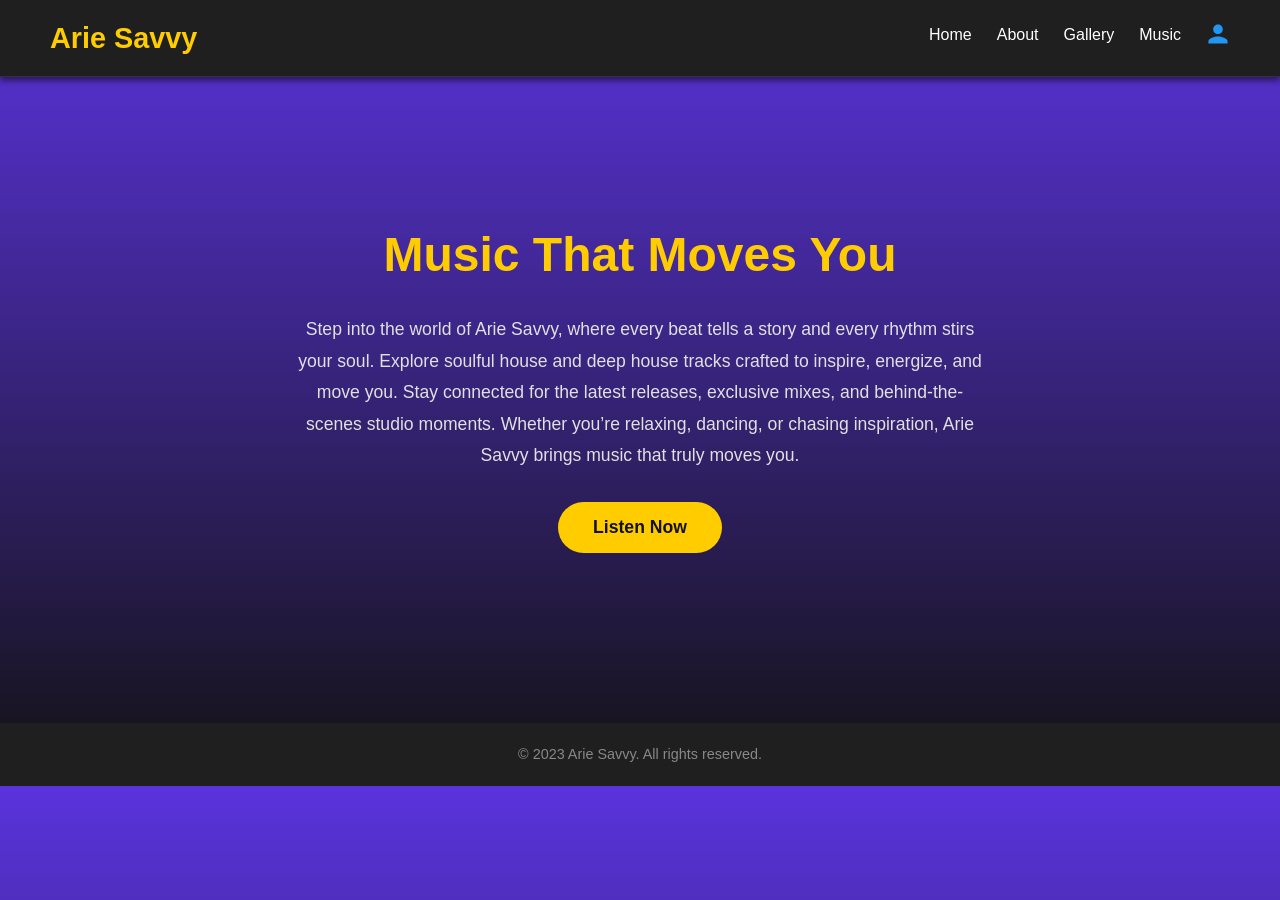
==== commit a3fd9e9a: "Add files via upload" ====
--- a/index.html
+++ b/index.html
@@ -1,74 +1,69 @@
 <!DOCTYPE html>
 <html lang="en">
 <head>
-  <meta charset="UTF-8">
-  <meta name="viewport" content="width=device-width, initial-scale=1.0">
-  <title>Welcome to California!</title>
-  <link rel="stylesheet" href="style.css">
+    <meta charset="UTF-8">
+    <meta name="viewport" content="width=device-width, initial-scale=1.0">
+    <title>Home page</title>
+    <link rel="stylesheet" type="text/css" href="style.css">
 </head>
 <body>
-  <!-- Navigation Bar -->
-       <nav>
-        <div class="logo">California</div>
-        <div class="menu-icon" id="menu-icon">&#9776;</div>
-          <ul id="nav-links">
-             <li><a href="index.html" class="active">Home</a></li>
-            <li><a href="about.html">About</a></li>
-             <li><a href="gallery.html">Gallery</a></li>
-            <li><a href="weather.html">Weather</a></li>
-          </ul>
-      </nav>
+    <section class="header">
+        <nav>
+            <section class="logo">Arie Savvy</section>
 
-  </nav>
+            <!-- Hamburger menu -->
+            <div class="menu-toggle" id="mobile-menu">
+                <span class="bar"></span>
+                <span class="bar"></span>
+                <span class="bar"></span>
+                <span class="bar"></span>
+            </div>
 
-  <!-- Hero Section -->
-<section class="hero">
-  <div class="hero-content">
-    <h1 id="welcome-message">Welcome to California!</h1>
-    <p>California, the Golden State, is known for its stunning beaches,
-       vibrant cities, and scenic landscapes. From the towering Redwood 
-       forests to the sparkling Pacific coast, it offers a perfect blend of
-       nature and urban life. Travelers can explore world-famous landmarks,
-       experience rich cultural diversity, and indulge in endless adventures.
-       Whether visiting Hollywood, Napa Valley, or Yosemite, every corner promises 
-       excitement and beauty. Outdoor enthusiasts enjoy hiking, surfing, and skiing 
-       across the state. Art and history lovers find museums and galleries that celebrate
-       creativity. Delicious cuisine, friendly communities, and breathtaking sunsets make 
-       California unforgettable. 
-       <span class="pull-quote">“California is a place where dreams meet reality.”</span>
-    </p>
-    <a href="about.html" class="btn">Learn More</a>
-  </div>
+            <ul class="nav-list">
+                <li><a href="index.html">Home</a></li>
+                <li><a href="About.html">About</a></li>
+                <li><a href="gallery.html">Gallery</a></li>
+                <li><a href="music.html">Music</a></li>
+                <li>
+    <a href="admin.html" title="Admin">
+        <!-- Blue profile icon SVG -->
+        <svg xmlns="http://www.w3.org/2000/svg" width="24" height="24" fill="#2196F3" viewBox="0 0 24 24">
+            <path d="M12 12c2.7 0 4.8-2.1 4.8-4.8S14.7 2.4 12 2.4 7.2 4.5 7.2 7.2 9.3 12 12 12zm0 2.4c-3.2 0-9.6 1.6-9.6 4.8v2.4h19.2v-2.4c0-3.2-6.4-4.8-9.6-4.8z"/>
+        </svg>
+    </a>
+</li>
 
-  <!-- Hero slideshow arrows -->
-  <a class="hero-prev">&#10094;</a>
-  <a class="hero-next">&#10095;</a>
-</section>
+            </ul>
+        </nav>
+    </section>
 
-  <!-- Main Content -->
-  <div class="main-container">
-    <h2 class="main-heading">Explore the Golden State</h2>
-    <p>California’s diversity makes it a must-visit destination.
-      Cities like San Francisco, Los Angeles, and San Diego are 
-      bustling with life, while quieter towns offer charm and relaxation. 
-      The state is home to iconic highways, national parks, and breathtaking
-      landscapes. Seasonal events, festivals, and concerts add to the vibrancy.
-      Travelers can enjoy shopping, dining, and sightseeing tailored to every interest. 
-      Nature enthusiasts can experience lakes, mountains, deserts, and forests all in one state.
-      California’s welcoming atmosphere invites visitors to create unforgettable memories. 
-      Every visit is an opportunity to discover something new and exciting.
-    </p>
+    <section class="hero">
+        <h1>Music That Moves You</h1>
+        <p>
+            Step into the world of Arie Savvy, where every beat tells
+            a story and every rhythm stirs your soul. Explore soulful
+            house and deep house tracks crafted to inspire, energize, 
+            and move you. Stay connected for the latest releases, exclusive mixes,
+            and behind-the-scenes studio moments. Whether you’re relaxing, dancing, 
+            or chasing inspiration, Arie Savvy brings music that truly moves you.
+        </p>
+        <button class="cta-button"><a href="music.html">Listen Now</a></button>
+    </section>
 
-  </div>
+    <section class="footer">
+        <p>&copy; 2023 Arie Savvy. All rights reserved.</p>
+    </section>
 
-  <!-- Footer -->
-  <footer class="footer">
-    &copy; 2025 California Tourism. All Rights Reserved.
-    <button id="colorBtn" class="btn">Change Background Color</button>
-  </footer>
+    <!-- Mobile Menu Script -->
+    <script>
+        const mobileMenu = document.getElementById("mobile-menu");
+        const navList = document.querySelector(".nav-list");
 
-  <!-- External Script -->
-  <script src="script.js"></script>
+        mobileMenu.addEventListener("click", () => {
+            navList.classList.toggle("active");
+            mobileMenu.classList.toggle("active");
+        });
+    </script>
 </body>
 </html>
 
--- a/style.css
+++ b/style.css
@@ -1,569 +1,350 @@
-/*Global Styling*/
+/* Reset and body styling */
 * {
     margin: 0;
     padding: 0;
     box-sizing: border-box;
-}
-
-/*body styling*/
+    font-family: 'Arial', sans-serif;
+}
+
 body {
-    font-family: 'Roboto', sans-serif;
+    background: linear-gradient(to bottom, #5a33dc 0%, #121212 100%);
+    color: #ffffff;
     line-height: 1.6;
-    background-color: #000;
-    color: #333;
-}
-
-/*Navigation Ba stylingr*/
+}
+
+/* Header and Navigation */
+.header {
+    background-color: #1f1f1f;
+    padding: 15px 50px;
+    position: sticky;
+    top: 0;
+    z-index: 100;
+    box-shadow: 0 4px 6px rgba(0, 0, 0, 0.5);
+    border-bottom: 1px solid #333;
+}
+
 nav {
-    background: #222;
-    color: #fff;
-    padding: 15px 30px;
     display: flex;
     justify-content: space-between;
     align-items: center;
-    position: sticky;
-    top: 0;
-    z-index: 100;
-}
-
-/*logo styling*/
+    position: relative;
+}
 
 nav .logo {
-    font-family: serif;
-    font-size: 28px;
-    color: #ffcc00;
+    font-size: 1.8rem;
     font-weight: bold;
-}
-
-/*nav ul styling*/
-nav ul {
+    color: #ffcc00;
+}
+
+nav ul.nav-list {
     list-style: none;
     display: flex;
     gap: 25px;
 }
 
-/*nav ul li a styling*/
-nav ul li a {
+nav ul.nav-list li a {
+    text-decoration: none;
+    color: #ffffff;
+    font-weight: 500;
     position: relative;
-    text-decoration: none;
-    color: #fff;
-    font-weight: 500;
-    transition: 0.3s;
-}
-
-/*after click effect*/
-nav ul li a::after {
+    transition: all 0.3s ease;
+}
+
+nav ul.nav-list li a::after {
     content: '';
     position: absolute;
+    width: 0%;
+    height: 2px;
+    bottom: -5px;
     left: 0;
-    bottom: -4px; 
-    width: 0;
-    height: 2px;
-    background:#ffbf00;
+    background-color: #ffcc00;
     transition: width 0.3s ease;
-
-}
-
-nav ul li a:hover::after,
-nav ul li a.active::after {
+}
+
+nav ul.nav-list li a:hover::after {
     width: 100%;
-    color: #ffcc00;
-}
-
-/*Hero Section styling*/
+}
+
+nav ul.nav-list li a:hover {
+    color: #ffcc00;
+}
+
+/* Hamburger Menu Icon */
+.menu-toggle {
+    display: none;
+    flex-direction: column;
+    cursor: pointer;
+    gap: 5px;
+}
+
+.menu-toggle .bar {
+    height: 3px;
+    width: 25px;
+    background-color: #ffcc00;
+    border-radius: 3px;
+}
+
+/* Hero Section */
 .hero {
+    text-align: center;
+    padding: 120px 20px;
+    margin-top: 20px;
+    border-radius: 10px;
+}
+
+.hero h1 {
+    font-size: 3rem;
+    margin-bottom: 20px;
+    color: #ffcc00;
+}
+
+.hero p {
+    max-width: 700px;
+    margin: 0 auto 30px auto;
+    font-size: 1.1rem;
+    line-height: 1.8;
+    color: #e0e0e0;
+}
+
+.cta-button {
+    padding: 15px 35px;
+    background-color: #ffcc00;
+    border: none;
+    border-radius: 50px;
+    font-size: 1.1rem;
+    font-weight: bold;
+    color: #121212;
+    cursor: pointer;
+    transition: all 0.3s ease;
+    
+}
+.cta-button a{
+    text-decoration: none;
+    color: #121212;
+}
+
+.cta-button:hover {
+    background-color: #e6b800;
+    transform: scale(1.05);
+}
+
+/* Footer */
+.footer {
+    background-color: #1f1f1f;
+    text-align: center;
+    padding: 20px 0;
+    margin-top: 50px;
+    font-size: 0.9rem;
+    color: #888888;
+}
+
+/* Responsive Design */
+@media (max-width: 768px) {
+    .menu-toggle {
+        display: flex;
+    }
+
+    ul.nav-list {
+        position: absolute;
+        top: 60px;
+        right: 0;
+        width: 200px;
+        flex-direction: column;
+        background-color: #1f1f1f;
+        border-radius: 8px;
+        overflow: hidden;
+        max-height: 0;
+        transition: max-height 0.3s ease;
+    }
+
+    ul.nav-list.active {
+        max-height: 500px; /* open menu */
+    }
+
+    ul.nav-list li {
+        padding: 15px;
+        text-align: center;
+    }
+}
+
+/* About Section */
+.about-hero {
+    max-width: 800px;
+    margin: 50px auto;
+    text-align: left;
+    padding: 40px 20px;
+    background: linear-gradient(to bottom, #5a33dc 0%, #121212 100%);
+    border-radius: 12px;
+    border: 2px solid #ffcc00;
+    color: #e0e0e0;
+}
+
+.about-hero h1 {
+    font-size: 2.5rem;
+    color: #ffcc00;
+    margin-bottom: 20px;
+    text-align: center;
+}
+
+.about-hero p {
+    font-size: 1.1rem;
+    margin-bottom: 20px;
+    line-height: 1.8;
+}
+
+.about-hero strong {
+    color: #ffcc00;
+    font-weight: bold;
+}
+
+/* Gallery Section */
+.gallery-section {
+    max-width: 1200px;
+    margin: 50px auto;
+    padding: 20px;
+    text-align: center;
+}
+
+.gallery-section h1 {
+    font-size: 2.5rem;
+    color: #ffcc00;
+    margin-bottom: 30px;
+}
+
+.gallery-grid {
+    display: grid;
+    grid-template-columns: repeat(auto-fit, minmax(180px, 1fr));
+    gap: 30px; /* closer images */
+    justify-content: center;
+    align-items: start;
+}
+
+.gallery-img {
     width: 100%;
-    height: 100vh;
-    background: linear-gradient(rgba(0,0,0,0.4), rgba(0,0,0,0.4)),
-                url('hero.jpg') center/cover no-repeat;
+    height: auto;      /* maintain aspect ratio */
+    border-radius: 8px;
+    border: 2px solid #ffcc00;
+    display: block;
+    object-fit: cover;  /* fill grid cell nicely */
+    transition: transform 0.3s, box-shadow 0.3s;
+}
+
+.gallery-img:hover {
+    transform: scale(1.05);
+    box-shadow: 0 10px 20px rgba(255, 204, 0, 0.5);
+}
+
+/* Dashboard Section */
+.dashboard-section {
+    max-width: 900px;
+    margin: 50px auto;
+    padding: 20px;
+    text-align: center;
+}
+
+.dashboard-section h1,
+.dashboard-section h2 {
+    color: #ffcc00;
+    margin-bottom: 20px;
+}
+
+#addImageForm {
     display: flex;
-    justify-content: center;
-    align-items: center;
-    text-align: center;
-    color: #fff;
-    position: relative;
-}
-
-.hero-content h1 {
-    font-family: 'Playfair Display', serif;
-    font-size: 3.5rem;
-    margin-bottom: 20px;
-    text-shadow: 2px 2px 5px rgba(0,0,0,0.5);
-}
-
-.hero-content p {
-    font-size: 1.2rem;
-    max-width: 700px;
-    margin: 0 auto 30px;
-    line-height: 1.8;
-}
-
-/* Pull Quote */
-.pull-quote {
-    display: block;
-    font-style: italic;
-    text-align: right;
-    margin-top: 15px;
-}
-
-/* Hero Button */
-.hero-content .btn {
-    display: inline-block;
-    padding: 12px 30px;
-    background-color: #ffd700;
-    color: #000;
-    font-weight: bold;
+    flex-direction: column;
+    gap: 15px;
+    margin-bottom: 30px;
+}
+
+#addImageForm input {
+    padding: 10px;
+    font-size: 1rem;
     border-radius: 8px;
-    transition: transform 0.3s, background 0.3s;
-    text-decoration: none;
-    border-bottom: 3px solid rgb(114, 114, 148);
-}
-
-.hero-content .btn:hover {
-    background-color: #ffbf00;
-    transform: scale(1.05);
-}
-
-/*Main Content*/
-.main-container {
-    background-color: #fff;
-    color: #333;
-    border-radius: 12px;
-    border: 1px solid #ffbf00;
-    max-width: 900px;
-    margin: 40px auto;
-    padding: 30px;
-    text-align: justify;
-    box-shadow: 0 4px 10px rgba(0,0,0,0.1);
-}
-
-.main-container h2 {
-    text-align: center;
-    margin-bottom: 20px;
-    font-family: 'Playfair Display', serif;
-}
-
-/*Footer-*/
-footer.footer {
-    background-color: #222;
-    color: #fff;
-    text-align: center;
-    padding: 15px 0;
-}
-
-/*Responsive Design-*/
-@media screen and (max-width: 768px) {
-    .hero-content h1 {
-        font-size: 2.5rem;
-    }
-    .hero-content p {
-        font-size: 1rem;
-        padding: 0 20px;
-    }
-    nav ul {
-        gap: 15px;
-    }
-}
-
-@media screen and (max-width: 480px) {
-    .hero-content h1 {
-        font-size: 2rem;
-    }
-    .hero-content p {
-        font-size: 0.9rem;
-    }
-    .hero-content .btn {
-        padding: 10px 20px;
-        font-size: 0.9rem;
-    }
-}
-
-.fun-fact {
-    display: none;
-    margin-top: 10px;
-    background-color: #a9e8fd;
-    padding: 10px;
-    border: 1px solid  #ffbf00;
-    border-radius: 12px;
-}
-.fun-button {
-    margin: 15px 0;
-    padding: 10px 20px;
-    background-color: #ffd700;
     border: none;
-    border-radius: 6px;
+}
+
+#addImageForm .cta-button {
+    padding: 12px 25px;
+    background-color: #ffcc00;
+    color: #121212;
+    border: none;
+    border-radius: 50px;
     cursor: pointer;
     font-weight: bold;
-    transition: transform 0.3s, background 0.3s;
-    align-items: center;
-}
-.fun-button:hover {
-    background-color: #ffbf00;
+    transition: all 0.3s ease;
+}
+
+#addImageForm .cta-button:hover {
+    background-color: #e6b800;
     transform: scale(1.05);
 }
-
-/* Floating image styling*/
-.float-img {
-    float: right;
-    width: 300px;
-    margin: 0 0 20px 20px;
+.lightbox {
+            position: fixed;
+            top: 0;
+            left: 0;
+            width: 100%;
+            height: 100%;
+            background-color: rgba(0,0,0,0.9);
+            display: none;
+            justify-content: center;
+            align-items: center;
+            z-index: 1000;
+        }
+        .lightbox img {
+            max-width: 90%;
+            max-height: 90%;
+            border-radius: 10px;
+            box-shadow: 0 0 20px rgba(255, 204, 0, 0.5);
+        }
+        .lightbox:target {
+            display: flex;
+        }
+/* Music Section */
+.music-section {
+    max-width: 1000px;
+    margin: 50px auto;
+    padding: 20px;
+    text-align: center;
+}
+
+.music-section h1 {
+    font-size: 2.5rem;
+    color: #ffcc00;
+    margin-bottom: 30px;
+}
+
+
+.music-embed {
     border-radius: 10px;
-    box-shadow: 0 4px 10px rgba(0,0,0,0.2);
-    transition: transform 0.3s;
-}
-.float-img:hover {
+    transition: transform 0.3s ease;
+}
+
+.music-embed:hover {
     transform: scale(1.05);
-}
-
-/* Section styling */
-.section-container {
-    max-width: 900px;
-    margin: 40px auto;
-    padding: 30px;
-    background-color: #f0f7f9;
-    border-radius: 12px;
-    border: 1px solid #ffd700;
-}
-.section-container h2 {
-    text-align: center;
-    font-family: 'Playfair Display', serif;
-    margin-bottom: 20px;
-}
-.section-container p {
-    text-align: justify;
-    line-height: 1.8;
-    margin-bottom: 15px;
-}
-
-
-/* Blockquote styling */
-blockquote {
-    font-style: italic;
-    background-color: #ffffff;
-    padding: 15px 20px;
-    border: 2px solid #ffbf00;
-    margin: 20px 0;
-}
-
-/* Responsive adjustments */
-@media screen and (max-width: 768px) {
-    .float-img {
-        float: none;
-        display: block;
-        margin: 20px auto;
-        width: 90%;
-    }
-}
-
-/* Gallery container */
-.gallery-container {
-    max-width: 1100px;
-    margin: 50px auto;
-    display: grid;
-    grid-template-columns: repeat(auto-fit, minmax(250px, 1fr));
-    gap: 20px;
-    padding: 0 20px;
-}
-
-/* Individual gallery item */
-.gallery-item {
+    box-shadow: 0 10px 20px rgba(255, 204, 0, 0.5);
+}
+
+/* Responsive YouTube embeds */
+.music-grid {
+    display: flex;
+    flex-wrap: wrap;
+    justify-content: center;
+    gap: 15px;
+}
+
+.music-grid .iframe-container {
     position: relative;
-    overflow: hidden;
-    border-radius: 12px;
-    border: 2px solid #ffd700;
-    background-color: #fff;
-    transition: transform 0.3s, box-shadow 0.3s;
-}
-
-.gallery-item img {
     width: 100%;
-    display: block;
-    transition: transform 0.3s;
-}
-
-.gallery-item:hover img {
-    transform: scale(1.05);
-}
-
-.gallery-item:hover {
-    box-shadow: 0 8px 20px rgba(0,0,0,0.3);
-    border-color: #ffbf00;
-}
-
-/* Caption overlay */
-.caption {
+    max-width: 360px; /* max width for large screens */
+    padding-bottom: 56.25%; /* 16:9 aspect ratio */
+}
+
+.music-grid .iframe-container iframe {
     position: absolute;
-    bottom: 0;
-    background: rgba(0,0,0,0.6);
-    color: #fff;
-    width: 100%;
-    padding: 10px;
-    text-align: center;
-    font-family: 'Playfair Display', serif;
-    font-size: 1rem;
-    transition: background 0.3s;
-}
-
-.gallery-item:hover .caption {
-    background: rgba(0,0,0,0.8);
-}
-
-/* Lightbox (simple CSS) */
-.lightbox {
-    display: none;
-    position: fixed;
-    z-index: 1000;
-    top: 0; left: 0;
+    top: 0;
+    left: 0;
     width: 100%;
     height: 100%;
-    background: rgba(0,0,0,0.9);
-    justify-content: center;
-    align-items: center;
-}
-
-.lightbox img {
-    max-width: 90%;
-    max-height: 80%;
     border-radius: 10px;
 }
 
-/* Close button */
-.lightbox span {
-    position: absolute;
-    top: 30px;
-    right: 30px;
-    font-size: 2rem;
-    color: #fff;
-    cursor: pointer;
-}
-
-/* Responsive adjustments */
-@media screen and (max-width: 768px) {
-    .caption {
-        font-size: 0.9rem;
-    }
-}
-nav ul li a:hover{
-    color: #ffcc00;
-}
-/* Background Color Button */
-#colorBtn {
-    display: inline-block;
-    margin-top: 20px;
-    padding: 12px 25px;
-    background-color: #ffd700;
-    color: #000;
-    border: none;
-    border-radius: 8px;
-    font-weight: bold;
-    cursor: pointer;
-    transition: transform 0.3s, background 0.3s;
-    box-shadow: 0 4px 8px rgba(0,0,0,0.2);
-}
-#colorBtn:hover {
-    background-color: #ffbf00;
-    transform: scale(1.05);
-}
-
-/* Slideshow Container */
-.slideshow-container {
-    max-width: 900px;
-    position: relative;
-    margin: 40px auto;
-    border-radius: 12px;
-    overflow: hidden;
-    box-shadow: 0 6px 15px rgba(0,0,0,0.3);
-    border: 2px solid #ffd700;
-}
-
-/* Slide Images */
-.slide {
-    width: 100%;
-    display: none;
-    border-radius: 12px;
-}
-
-/* Navigation Buttons (Prev/Next) */
-.prev, .next {
-    cursor: pointer;
-    position: absolute;
-    top: 50%;
-    padding: 12px;
-    color: #fff;
-    font-weight: bold;
-    font-size: 1.8rem;
-    border-radius: 50%;
-    user-select: none;
-    transform: translateY(-50%);
-    background: rgba(0,0,0,0.4);
-    transition: background 0.3s;
-}
-
-.prev:hover, .next:hover {
-    background: rgba(0,0,0,0.8);
-}
-
-.prev {
-    left: 15px;
-}
-.next {
-    right: 15px;
-}
-
-/* Responsive Slideshow */
-@media screen and (max-width: 768px) {
-    .prev, .next {
-        font-size: 1.5rem;
-        padding: 8px;
-    }
-}
-/* Hero Slideshow Arrows */
-.hero-prev, .hero-next {
-    cursor: pointer;
-    position: absolute;
-    top: 50%;
-    padding: 12px;
-    color: #fff;
-    font-weight: bold;
-    font-size: 2rem;
-    border-radius: 50%;
-    user-select: none;
-    transform: translateY(-50%);
-    background: rgba(0,0,0,0.4);
-    transition: background 0.3s;
-    z-index: 10;
-}
-
-.hero-prev:hover, .hero-next:hover {
-    background: rgba(0,0,0,0.8);
-}
-
-.hero-prev {
-    left: 20px;
-}
-
-.hero-next {
-    right: 20px;
-}
-
-/* Gallery Filter Buttons */
-.filter-btn {
-    display: inline-block;
-    margin: 0 10px 20px 10px;
-    padding: 12px 25px;
-    background-color: #ffd700;
-    color: #000;
-    font-weight: bold;
-    border: none;
-    border-radius: 8px;
-    cursor: pointer;
-    transition: transform 0.3s, background 0.3s, color 0.3s;
-    box-shadow: 0 4px 8px rgba(0,0,0,0.2);
-    font-family: 'Roboto', sans-serif;
-}
-
-.filter-btn:hover,
-.filter-btn:focus {
-    background-color: #ffbf00;
-    transform: scale(1.05);
-    color: #000;
-}
-
-/* Active state for selected filter */
-.filter-btn.active {
-    background-color: #ffcc00;
-    box-shadow: 0 6px 12px rgba(0,0,0,0.3);
-}
-
-    .weather-card {
-      display: flex;
-      align-items: center;
-      gap: 20px;
-      background-color: #222;
-      color: #fff;
-      padding: 20px;
-      border-radius: 12px;
-      box-shadow: 0 4px 12px rgba(0,0,0,0.3);
-      justify-content: center;
-      flex-wrap: wrap;
-      margin-top: 20px;
-    }
-    .weather-card img {
-      width: 80px;
-      height: 80px;
-    }
-    select.fun-button {
-      margin-top: 20px;
-    }
-
-.active{
-
-  color: #ffcc00;
-}
-
-/* Media Queries for Responsiveness Only */
-
-/* Tablets / medium screens */
-@media screen and (max-width: 1024px) {
-    .gallery-container { gap: 15px; }
-    .main-container, .section-container { padding: 20px; }
-    .hero-content h1 { font-size: 3rem; }
-    .hero-content p { font-size: 1.1rem; }
-}
-
-/* Small screens / phones */
-@media screen and (max-width: 768px) {
-    .hero-content h1 { font-size: 2.5rem; }
-    .hero-content p { font-size: 1rem; padding: 0 20px; }
-    nav ul { gap: 15px; }
-    .float-img { float: none; display: block; margin: 20px auto; width: 90%; }
-    .caption { font-size: 0.9rem; }
-    .prev, .next, .hero-prev, .hero-next { font-size: 1.5rem; padding: 8px; }
-}
-
-/* Extra small screens */
-@media screen and (max-width: 480px) {
-    .hero-content h1 { font-size: 2rem; }
-    .hero-content p { font-size: 0.9rem; }
-    .hero-content .btn { padding: 10px 20px; font-size: 0.9rem; }
-    .filter-btn, #colorBtn, .fun-button { padding: 10px 15px; font-size: 0.85rem; }
-    .gallery-container { grid-template-columns: 1fr; gap: 15px; }
-}
-
-/* ========== Responsive Navigation Menu ========== */
-
-/* Menu icon (hamburger) */
-.menu-icon {
-    display: none;
-    font-size: 2rem;
-    color: #fff;
-    cursor: pointer;
-}
-
-/* Mobile nav hidden by default */
-#nav-links {
-    transition: max-height 0.3s ease-out;
-}
-
-@media screen and (max-width: 768px) {
-    nav ul {
-        display: none;
-        flex-direction: column;
-        background: #222;
-        position: absolute;
-        top: 65px;
-        right: 20px;
-        width: 200px;
-        padding: 15px;
-        border-radius: 8px;
-        box-shadow: 0 6px 12px rgba(0,0,0,0.3);
-    }
-
-    nav ul.show {
-        display: flex;
-    }
-
-    .menu-icon {
-        display: block;
-    }
-}
+
